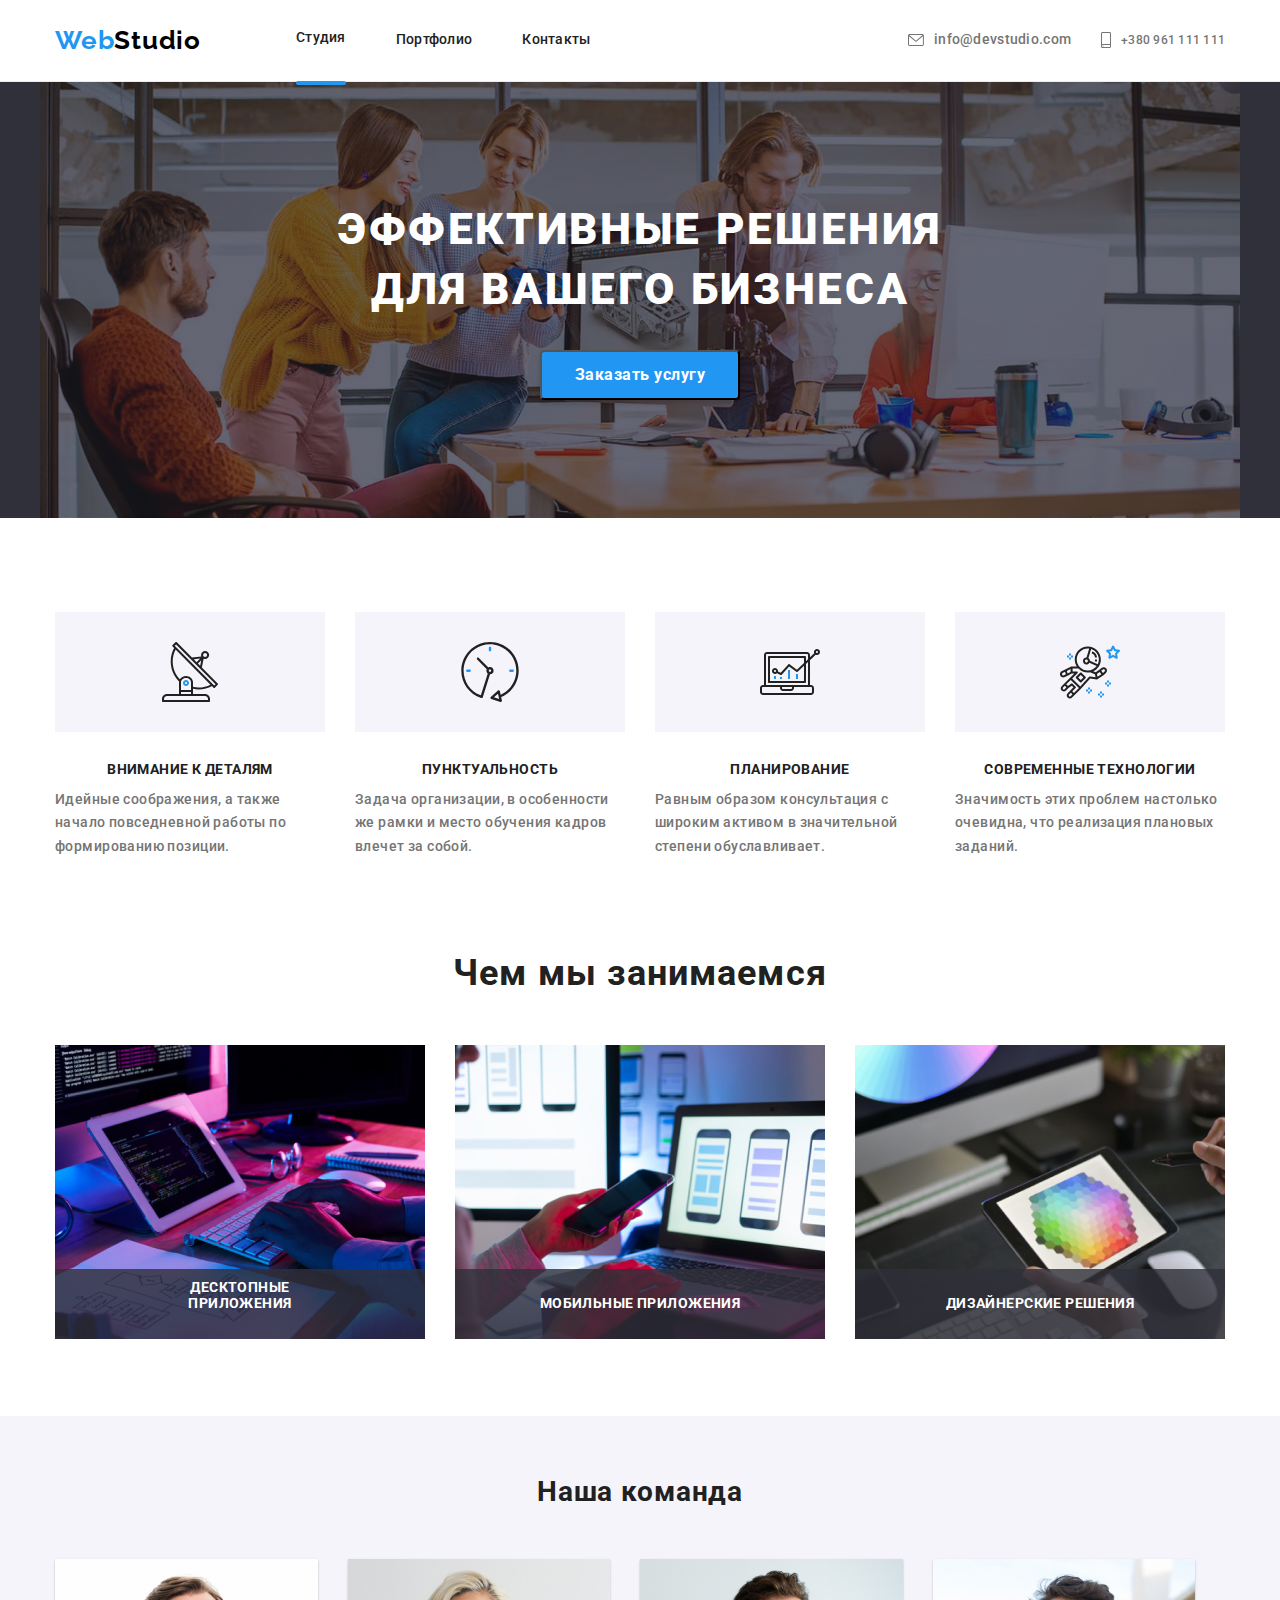
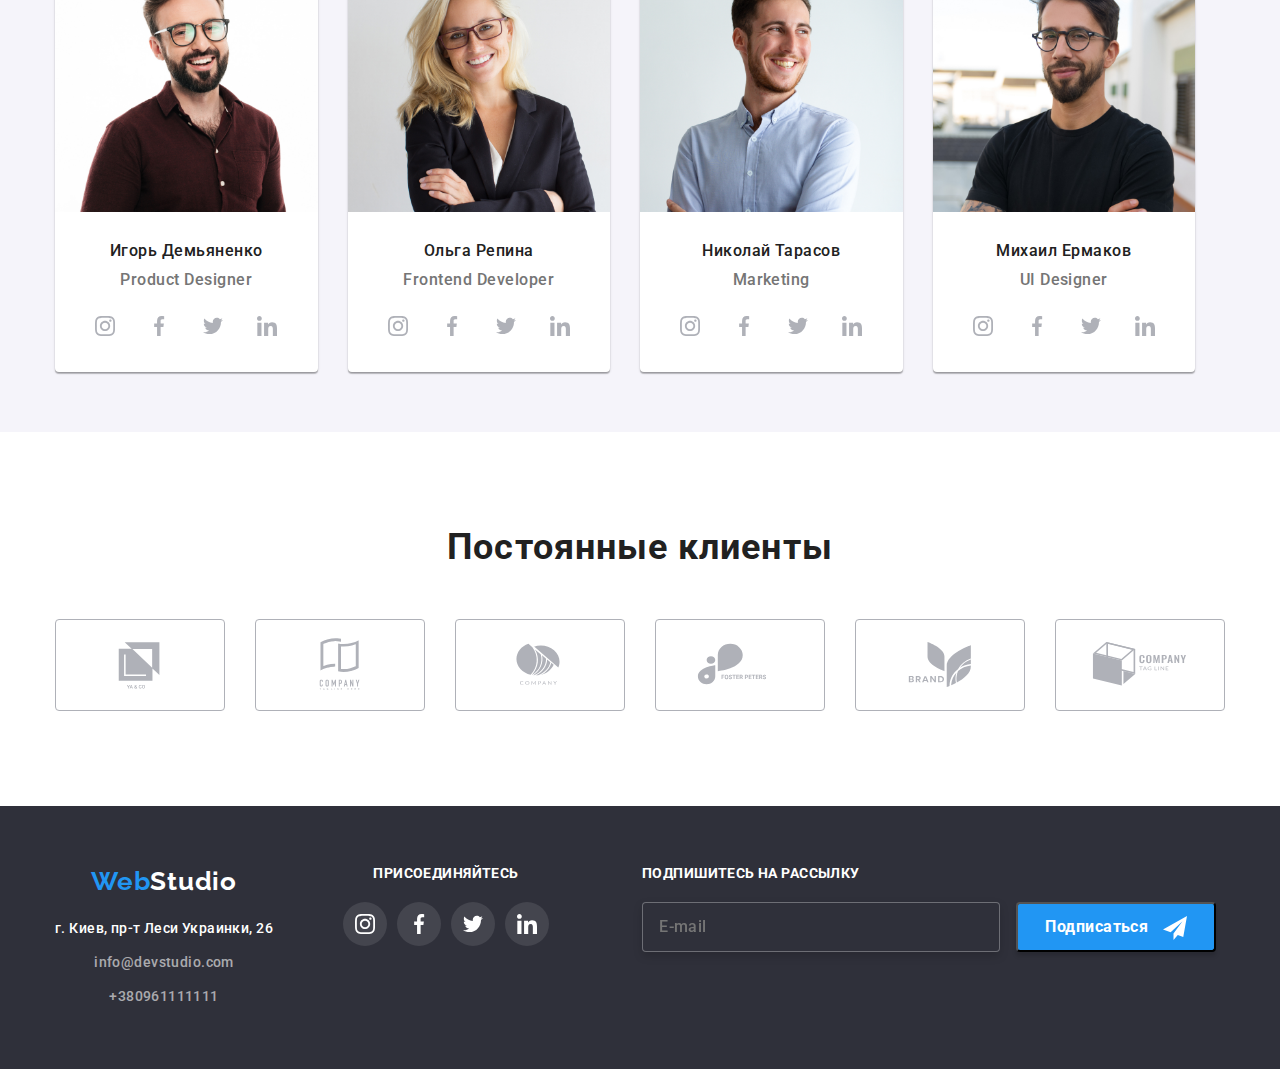
==== index.html @ a876e03a "кнопка" ====
<!DOCTYPE html>
<html lang="RU">
<head>
    <meta charset="UTF-8">
    <meta http-equiv="X-UA-Compatible" content="IE=edge">
    <meta name="viewport" content="width=device-width, initial-scale=1.0">
    <meta name="viewport" content="width=device-width, initial-scale=1.0">
    <title>Вебстудія</title>
    <link rel="preconnect" href="https://fonts.googleapis.com">
    <link rel="preconnect" href="https://fonts.gstatic.com" crossorigin>
    <link href="https://fonts.googleapis.com/css2?family=Roboto:wght@400;500;700;900&display=swap" rel="stylesheet">
    <link rel="preconnect" href="https://fonts.googleapis.com">
    <link rel="preconnect" href="https://fonts.gstatic.com" crossorigin>
    <link href="https://fonts.googleapis.com/css2?family=Raleway:wght@700&family=Roboto:wght@400;500;700;900&display=swap"
                  rel="stylesheet">
    <link rel="stylesheet" href="https://cdnjs.cloudflare.com/ajax/libs/modern-normalize/1.1.0/modern-normalize.min.css">
    <link rel="stylesheet" href="css/styles.css">
    <link rel="stylesheet" href="css/main.css">
</head>
<body>
    
    <!-- шапка -->
    <header class="header">
    <div class="header__div container">

        
         <a href="./index.html" class="header__logo link" >Web<span class="header__logo-right">Studio</span> </a>
    

        <nav class="nav">
        <button type="button" class="menu-button"
        aria-expanded="false"
        aria-controls="menu-container"
        data-menu-button>
            <svg width="40" height="40" 
            aria-label="переключательмобільного меню">


                <!-- <use class="icon-cross" href="./img/sprite.svg#icon-close_40px"></use> -->
               
               <use class="icon-menu" href="./img/sprite.svg#icon-menu_40px"></use>
            </svg>
        
        </button>
        <div class="menu-container container" id="menu-container" data-menu>
            
        <button type="button" class="menu-button-close" 
                        aria-expanded="false"
                        aria-controls="menu-container" 
                        data-menu>
                            <svg width="40" height="40" aria-label="переключательмобільного меню">
                        
                        
                                <use class="icon-cross" href="./img/sprite.svg#icon-close_40px"></use>
                        
                            
                            </svg>
                            </button>
                <ul class="header__list list">
                    <li class="header-item">
                        <a href="./index.html" class="header__link header-line-stud link">Студия</a>
                    </li>
                    <li class="header-item">
                        <a href="./portfolio.html" class="header__link  link">Портфолио</a>
                    </li>
                    <li class="header-item">
                        <a href="" class="header__link link">Контакты</a>
                    </li>
                </ul>

              
                
                
           
            <ul class="header-nav list">
                <li class="header-nav__item">
                    <a class="header-nav__maill link" href="info@devstudio.com">
                        <svg class="header-nav__maill-icon maill-icon" width="16" height="12">
                            <use href="./img/sprite.svg#icon-post"></use>
                        </svg>
                        info@devstudio.com </a>
                </li>
                <li class="header-nav__item">
                    <a class="header-nav__tell link" href="tel:+380961111111">
                        <svg class="header-nav__tell-icon tell-icon" width="10" height="16">
                            <use href="./img/sprite.svg#icon-smartphone"></use>
                        </svg>
                        +380 961 111 111</a>

                </li>

                
            </ul>
            <div class="social-tel-header">
                <ul class="header-social list">
                    <li class="header-social__item">
                        Instagram
                    </li>
                    <span class="header-social__line"></span>
                    <li class="header-social__item">
                        Twitter
                    </li>
                    <span class="header-social__line"></span>
                    <li class="header-social__item">
                        Facebook
                    </li>
                    <span class="header-social__line"></span>
                    <li class="header-social__item">
                        LinkedIn
                    </li>
                </ul>

            </div>

            </div>
            </nav>
            </header>
        </div>

 

 
<main>
    <!-- герой -->

<section class="section-hero ">
    <div class="hero overlay container">
       
            <h1 class="hero__text hero-text link">Эффективные решения <br> для вашего бизнеса</h1>
            <button  class="hero__button" type="button" data-modal-open>Заказать услугу</button> 
        
    </div>
</section> 

   <!-- опис -->
    <section class="about">
        <div class="container">
            <ul class="about__list list">
                <li class="about__item about-box">
                    <div class="about__icon-item icon-item">
                <svg class="about__icon" width="106" height="60">
                    <use href="./img/sprite.svg#icon-antenna"></use>
                </svg>
                </div>
                    <h3 class="about__title about-title link">Внимание к деталям</h3>
                    <p class="about__text link">Идейные соображения, а также начало повседневной работы по формированию позиции.</p>
                </li>
                <li class="about__item about-box">
                    <div class="about__icon-item icon-item">
                    <svg class="about__icon" width="106" height="60">
                        <use href="./img/sprite.svg#icon-clock"></use>
                    </svg>
                    </div>
                    <h3 class="about__title about-title link">Пунктуальность</h3> 
                    <p class="about__text link">Задача организации, в особенности же рамки и место обучения кадров влечет за собой.</p>
                </li>
                <li class="about__item about-box">
                    <div class="about__icon-item icon-item">
                    <svg class="about__icon" width="106" height="60">
                        <use href="./img/sprite.svg#icon-diagram"></use>
                    </svg>
                    </div>
                    <h3 class="about__title about-title link">Планирование</h3> 
                    <p class="about__text link">Равным образом консультация с широким активом в значительной степени обуславливает.</p>
                </li>
                <li class="about__item about-box">
                    <div class="about__icon-item icon-item">
                    <svg class="about__icon" width="106" height="60">
                        <use href="./img/sprite.svg#icon-astronaut"></use>
                    </svg>
                    </div>
                    <h3 class="about__title about-title link">Современные технологии</h3> 
                    <p class="about__text link">Значимость этих проблем настолько очевидна, что реализация плановых заданий.</p>
                </li>
            </ul>
        </div>
    </section>
    <!-- вид роботи фото-->
<section class="work">
    <div class=" container">
        <h2 class="work__title link">Чем мы занимаемся</h2>
        <ul class="work__list list">

            <li class="work__item">
                <img src="./img/box1.jpg" alt="кляцаєм по клаві">
                <div class="work__img-box">
                </div>
                <h3 class="work__title-img">Десктопные приложения</h3>

            </li>



            <li class="work__item">
                <img src="./img/box2.jpg" alt="тримаємо телефон">
                <div class="work__img-box">
                </div>
                <h3 class="work__title-img">Мобильные приложения</h3>
            </li>

            <li class="work__item">
                <img src="./img/box3.jpg" alt="вибираєм колір">
                <div class="work__img-box">
                </div>


                <h3 class="work__title-img">Дизайнерские решения</h3>
            </li>
        </ul>
    </div>
</section>

<!-- працівники -->
<section class="section__team">
    <div class="team container">

<h2 class="team__title" >Наша команда</h2>
    
<ul class="team__list list">
    <li class="team-item">
    <div class="team__box">
        <img src="./img/img1.jpg" alt="Ігор" width="270">
    <div class="team__text-p">
        <h3 class="team__text link">Игорь Демьяненко</h3>
        <p class="team__text-work link">Product Designer</p>

        
        <ul class="team-socials list">
            <li class="team-socials__socials-item">
                <a href="" class="team-socials__socials-link link">
                    <svg class="social-icon" width="20" height="20">
                        <use href="./img/sprite.svg#icon-instagram"></use>
                    </svg> 
                </a>

            </li>
            <li class="team-socials__socials-item">
                <a href="" class="team-socials__socials-link link">
                    <svg class="social-icon" width="20" height="20">
                        <use href="./img/sprite.svg#icon-facebook"></use>
                    </svg>
                </a>
            
            </li>
            <li class="team-socials__socials-item">
                <a href="" class="team-socials__socials-link link">
                    <svg class="social-icon" width="20" height="20">
                        <use href="./img/sprite.svg#icon-twitter"></use>
                    </svg>
                </a>
            
            </li>
            <li class="team-socials__socials-item">
                <a href="" class="team-socials__socials-link link">
                    <svg class="social-icon" width="20" height="20">
                        <use href="./img/sprite.svg#icon-linkedin"></use>
                    </svg>
                </a>
            
            </li>

        </ul>
    </div>
    </div>
    </li>

    <li class="team-item">
        <div class="team__box">
            <img src="./img/img2.jpg" alt="Ольга" width="270">
        <div class="team__text-p">
            <h3 class="team__text link">Ольга Репина</h3>
            <p class="team__text-work link">Frontend Developer</p>
            
            <ul class="team-socials list">
                <li class="team-socials__socials-item">
                    <a href="" class="team-socials__socials-link link">
                        <svg class="social-icon" width="20" height="20">
                            <use href="./img/sprite.svg#icon-instagram"></use>
                        </svg>
                    </a>
            
                </li>
                <li class="team-socials__socials-item">
                    <a href="" class="team-socials__socials-link link">
                        <svg class="social-icon" width="20" height="20">
                            <use href="./img/sprite.svg#icon-facebook"></use>
                        </svg>
                    </a>
            
                </li>
                <li class="team-socials__socials-item">
                    <a href="" class="team-socials__socials-link link">
                        <svg class="social-icon" width="20" height="20">
                            <use href="./img/sprite.svg#icon-twitter"></use>
                        </svg>
                    </a>
            
                </li>
                <li class="team-socials__socials-item">
                    <a href="" class="team-socials__socials-link link">
                        <svg class="social-icon" width="20" height="20">
                            <use href="./img/sprite.svg#icon-linkedin"></use>
                        </svg>
                    </a>
            
                </li>
            
            </ul>
        </div>
        </div>
    </li>

    <li class="team-item">
        <div class="team__box">
            <img src="./img/img3.jpg" alt="Микола" width="270">
        <div class="team__text-p">
            <h3 class="team__text link">Николай Тарасов</h3>
            <p class="team__text-work link">Marketing</p>

            <ul class="team-socials list">
                <li class="team-socials__socials-item">
                    <a href="" class="team-socials__socials-link link">
                        <svg class="social-icon" width="20" height="20">
                            <use href="./img/sprite.svg#icon-instagram"></use>
                        </svg>
                    </a>
            
                </li>
                <li class="team-socials__socials-item">
                    <a href="" class="team-socials__socials-link link">
                        <svg class="social-icon" width="20" height="20">
                            <use href="./img/sprite.svg#icon-facebook"></use>
                        </svg>
                    </a>
            
                </li>
                <li class="team-socials__socials-item">
                    <a href="" class="team-socials__socials-link link">
                        <svg class="social-icon" width="20" height="20">
                            <use href="./img/sprite.svg#icon-twitter"></use>
                        </svg>
                    </a>
            
                </li>
                <li class="team-socials__socials-item">
                    <a href="" class="team-socials__socials-link link">
                        <svg class="social-icon" width="20" height="20">
                            <use href="./img/sprite.svg#icon-linkedin"></use>
                        </svg>
                    </a>
            
                </li>
            
            </ul>
        </div>
        </div>
    </li>
    <li class="team-item">
    <div class="team__box">
        <img src="./img/img4.jpg" alt="Міша" width="270">
    <div class="team__text-p">
        <h3 class="team__text link">Михаил Ермаков</h3>
        <p class="team__text-work link">UI Designer</p>


        <ul class="team-socials list">
            <li class="team-socials__socials-item">
                <a href="" class="team-socials__socials-link link">
                    <svg class="social-icon" width="20" height="20">
                        <use href="./img/sprite.svg#icon-instagram"></use>
                    </svg>
                </a>
        
            </li>
            <li class="team-socials__socials-item">
                <a href="" class="team-socials__socials-link link">
                    <svg class="social-icon" width="20" height="20">
                        <use href="./img/sprite.svg#icon-facebook"></use>
                    </svg>
                </a>
        
            </li>
            <li class="team-socials__socials-item">
                <a href="" class="team-socials__socials-link link">
                    <svg class="social-icon" width="20" height="20">
                        <use href="./img/sprite.svg#icon-twitter"></use>
                    </svg>
                </a>
        
            </li>
            <li class="team-socials__socials-item">
                <a href="" class="team-socials__socials-link link">
                    <svg class="social-icon" width="20" height="20">
                        <use href="./img/sprite.svg#icon-linkedin"></use>
                    </svg>
                </a>
        
            </li>
        
        </ul>
    </div>
    </div>  
    </li>
    </ul>
    </div>

</section>

   <!-- Клієнти -->
    <section class="section-client">
       <div class="client container">
           <h2 class="client__title">Постоянные клиенты</h2>
           <ul class="client__list list">
               
                <li class="client__item client-item">
                    <a href="" class="client__link link">
                        <svg class="client-icon" width="106" height="60">
                            <use href="./img/sprite.svg#icon-Logo"></use>
                        </svg>
                    </a>
                    
                </li>
                
                
                <li class="client__item client-item">
                    <a href="" class="client__link link">
                        <svg class="client-icon" width="106" height="60">
                            <use href="./img/sprite.svg#icon-Logo-1"></use>
                        </svg>
                    </a>
                
                </li>
                
               
                <li class="client__item client-item">
                    <a href="" class="client__link link">
                        <svg class="client-icon" width="106" height="60">
                            <use href="./img/sprite.svg#icon-Logo-2"></use>
                        </svg>
                    </a>
                
                </li>
              
                
                <li class="client__item client-item">
                    <a href="" class="client__link link">
                        <svg class="client-icon" width="106" height="60">
                            <use href="./img/sprite.svg#icon-Logo-3"></use>
                        </svg>
                    </a>
                
                </li>
               
                <li class="client__item client-item">
                    <a href="" class="client__link link">
                        <svg class="client-icon" width="106" height="60">
                            <use href="./img/sprite.svg#icon-Logo-4"></use>
                        </svg>
                    </a>
                
                </li>
               
               
                <li class="client__item client-item">
                    <a href="" class="client__link link">
                        <svg class="client-icon" width="106" height="60">
                            <use href="./img/sprite.svg#icon-Logo-5"></use>
                        </svg>
                    </a>
                
                </li>
               
           </ul>
       </div>

   </section>
 

</main> 
<!-- футер -->

<footer class="footer">
   

    
    <div class=" footer__div container">
        <div class="footer-left-medium">
        <div class="footer-left">
    <a href="./index.html" class="header__logo link">Web<span class="footer__logo-two">Studio</span> </a>
    <div class="footer-nav">
    
        <ul class="footer-list list">
            <li class="footer-item">
                <a class="footer__address link" href="">г. Киев, пр-т Леси Украинки, 26</a>
                </li>
            <li class="footer-item">
                <a class="footer__mail-tel link" href="info@devstudio.com">info@devstudio.com</a>
            </li>
            <li class="footer-item">
                <a class="footer__mail-tel link" href="tel:+380961111111">+380961111111</a>
            </li>
        </ul>
        </div>
    </div>
<!-- футер середнфй -->
    <div class="footer-medium">
    <h2 class="footer-medium__title">
        присоединяйтесь
    </h2>
    <ul class="footer__list-box list">
        <li class="foter__icon-item">
            <a href="" class="footer-link link">
                <svg class="footer-icon" width="20" height="20">
                    <use href="./img/sprite.svg#icon-instagram"></use>
                </svg>
            </a>

        </li>
        <li class="foter__icon-item">
            <a href="" class="footer-link link">
                <svg class="footer-icon" width="20" height="20">
                    <use href="./img/sprite.svg#icon-facebook"></use>
                </svg>
            </a>
        
        </li>
        <li class="foter__icon-item">
            <a href="" class="footer-link link">
                <svg class="footer-icon" width="20" height="20">
                    <use href="./img/sprite.svg#icon-twitter"></use>
                </svg>
            </a>
        
        </li>
        <li class="foter__icon-item">
            <a href="" class="footer-link link">
                <svg class="footer-icon" width="20" height="20">
                    <use href="./img/sprite.svg#icon-linkedin"></use>
                </svg>
            </a>
        
        </li>
        
    </ul>
    </div>
</div>
    <!-- футер правий -->


    <div class="footer-right">
        <b class="footer-right__title">Подпишитесь на рассылку</b>
        <form action="#" class="footer-form">
<input type="email" name="email" placeholder="E-mail" class="footer-right__input" >
<button type="submit" class="footer-right__btn">Подписаться
    <svg class="footer-right__btn-icon" width="24" height="24">
        <use href="./img/sprite.svg#icon-telegr"></use>
    </svg>
</button>
        </form>
    </div>
</div>
</footer>
<!-- модал -->
<!-- Modal -->
<div class="backdrop is-hidden" data-modal>
    <div class="modal-hero container">
        <button type="button" class="btn" data-modal-close>
            <svg class="vector-icon" width="11" height="11">
                <use href="./img/sprite.svg#icon-vector"></use>
            </svg>
        </button>

<form action="#" class="form">
    <b class="form-title">Оставьте свои данные, мы вам перезвоним</b>
        <ul class="form-list list">
            <li class="modal-form-field">
                <label for="input-name" class="form-label">Имя</label>
                    <span class="span-input">
                        <input type="text" id="input-name" name="name" class="form-input" placeholder=" ">
                        <svg class="input-icon" width="12" height="12">
                            <use href="./img/sprite.svg#icon-uzer"></use>
                        </svg>
                    </span>
            </li>
            <li class="modal-form-field">
                        <label for="input-tel" class="form-label">Телефон</label>
                        <span class="span-input">
                            <input type="tel" id="input-tel" name="tel" class="form-input">
                                <svg class="input-icon" width="13" height="13">
                                    <use href="./img/sprite.svg#icon-phone"></use>
                                </svg>
                            </span>
            </li>
            <li class="modal-form-field">
                        <label for="input-email" class="form-label">Почта</label>
                        <span class="span-input">
                            <input type="email" id="input-email" name="email" class="form-input">
                                <svg class="input-icon" width="15" height="12">
                                    <use href="./img/sprite.svg#icon-mail"></use>
                                </svg>
                            </span>
            </li>
            <li class="modal-form-field">
                        <label for="comment" class="form-label">Комментарий</label>
                        <textarea name="comment" id="comment" placeholder="Введите текст" class="form-comment"></textarea>
            </li>
        </ul>
        <div class="modal-form-field-check">
            <input type="checkbox" id="check" name="policy" class="visually-hidden checkbox">   
            <label for="check" class="checkbox-label">
                <span class="icon-check">
                    <svg class="" width="11" height="8">
                        <use href="./img/sprite.svg#icon-check"></use>
                    </svg>
                </span>
            <span class="checkbox-text"> Соглашаюсь с рассылкой и принимаю 
            <a href="" class="checkbox-link link">Условия договора</a></span>
        
            </label>
            </div>
<button type="submit" class="form-btn">Отправить</button>

</form>

    </div>

</div>

<script src="./js/modal.js"></script>
<script src="./js/menu.js"></script>
</body>
</html>
---- css/styles.css ----
:root {
  --main-text-color: #757575;
  --secondary-text-color: #212121;
  --main-title-color: #ffffff;
  --accent-color: tomato;
}

/* HEDER!!!!!!!!!!!!! */

/* герой!!!!!!!! */

/* опис!!!!!!!!! */

/* РОБОТА фото!!!!!!! */

/* ПРАЦІВНИКИ!!!!!! */

/* клієнти!!!! */

/* ФУтер!!!!!!!! */

/* -------------ПОРТФОЛІО------------ */

/* MODAL!!!!!! */

/* ФОРМА!!!! */
---- css/main.css ----
@charset "UTF-8";
:root {
  --main-text-color: #757575;
  --secondary-text-color: #212121;
  --main-title-color: #ffffff;
  --accent-color: #2196f3;
}

body {
  font-family: "Roboto", sans-serif;
  background: var(--main-title-color);
}

h1,
h2,
h3,
h4,
h5,
h6,
p {
  margin: 0;
}

img {
  display: block;
  max-width: 100%;
  height: auto;
}

.list {
  list-style: none;
  padding: 0;
  margin: 0;
}

.link {
  text-decoration: none;
}

.container {
  margin-left: auto;
  margin-right: auto;
  width: 100%;
  padding-left: 15px;
  padding-right: 15px;
}

@media screen and (min-width: 480px) {
  .container {
    max-width: 480px;
  }
}

@media screen and (min-width: 768px) {
  .container {
    max-width: 768px;
  }
}

@media screen and (min-width: 1200px) {
  .container {
    max-width: 1200px;
  }
}

.visually-hidden {
  position: absolute;
  width: 1px;
  height: 1px;
  margin: -1px;
  padding: 0;
  overflow: hidden;
  border: 0;
  clip: rect(0 0 0 0);
}

.header {
  position: relative;
  border-bottom: 1px solid #ececec;
  position: relative;
  padding-top: 10px;
  padding-bottom: 10px;
}

@media screen and (min-width: 768px) {
  .header {
    padding-top: 24px;
    padding-bottom: 24px;
  }
}

@media screen and (min-width: 1200px) {
  .header {
    padding-top: 25px;
    padding-bottom: 25px;
  }
}

.header__div {
  position: relative;
  display: flex;
  align-items: center;
}

.header__logo {
  font-family: Raleway;
  font-style: normal;
  font-weight: 700;
  font-size: 24px;
  line-height: 1.16;
  letter-spacing: 0.03em;
  color: #2196f3;
}

@media screen and (min-width: 1200px) {
  .header__logo {
    font-size: 26px;
    line-height: 1.19;
  }
}

.header__logo-right {
  color: #000;
}

.nav {
  margin-right: 0;
  margin-left: auto;
}

@media screen and (min-width: 1200px) {
  .nav {
    display: contents;
  }
}

/* силки!!!!!!!!!!!!!! */
/* телефон емеіл */
.menu-button {
  display: inline-flex;
  margin-left: auto;
  margin-right: 0;
  padding: 0;
  width: 40px;
  height: 40px;
  border: none;
  top: 0;
  right: 0;
  background-color: transparent;
}

@media screen and (min-width: 768px) {
  .menu-button {
    display: none;
  }
}

.menu-container {
  background-color: #ffffff;
  padding-top: 48px;
  padding-left: 40px;
  padding-bottom: 48px;
}

@media screen and (min-width: 768px) {
  .menu-container {
    display: flex;
    padding: 0;
  }
}

@media screen and (max-width: 767px) {
  .menu-container {
    display: none;
    position: absolute;
    top: 0;
    left: 0;
    width: 100%;
  }
  .menu-container.is-open {
    display: block;
  }
}

.menu-button-close {
  margin-top: 10px;
  margin-right: 15px;
  position: absolute;
  width: 40px;
  height: 40px;
  top: 0;
  right: 0;
  border: none;
  display: inline-flex;
  padding: 0;
  width: 40px;
  height: 40px;
  border: none;
  top: 0;
  right: 0;
  background-color: transparent;
}

@media screen and (min-width: 768px) {
  .menu-button-close {
    display: none;
  }
}

.menu-button .icon-cross {
  display: none;
}

.menu-button.is-open .icon-cross {
  display: block;
}

.menu-button.is-open .icon-menu {
  display: none;
}

@media screen and (min-width: 768px) {
  .header__list {
    display: flex;
    margin: 0 68px;
    align-items: center;
  }
}

@media screen and (min-width: 1200px) {
  .header__list {
    margin-left: 95px;
    margin-right: auto;
  }
}

.header__link {
  display: block;
  font-style: normal;
  font-weight: 500;
  font-size: 40px;
  line-height: 1.17;
  letter-spacing: 0.02em;
  font-style: normal;
  color: #212121;
  transition-property: color;
  transition-duration: 250ms;
  transition-timing-function: cubic-bezier(0.4, 0, 0.2, 1);
}

@media screen and (min-width: 768px) {
  .header__link {
    font-weight: 500;
    font-size: 14px;
    line-height: 1.14;
    letter-spacing: 0.02em;
  }
}

@media screen and (min-width: 768px) {
  .header__link {
    font-weight: 500;
    font-size: 14px;
    line-height: 1.14;
    letter-spacing: 0.02em;
  }
}

.header__link:hover, .header__link:focus {
  color: var(--accent-color);
}

@media screen and (max-width: 767px) {
  .header-item:not(:last-child) {
    margin-bottom: 32px;
  }
}

@media screen and (min-width: 768px) {
  .header-item:not(:last-child) {
    margin-right: 50px;
  }
}

@media screen and (min-width: 768px) {
  .header-line-stud::after {
    display: block;
    content: "";
    margin-top: 35px;
    margin-bottom: -35px;
    width: 100%;
    height: 4px;
    border-radius: 2px;
    background-color: var(--accent-color);
  }
}

@media screen and (min-width: 768px) {
  .header-line-port::after {
    display: block;
    content: "";
    margin-top: 35px;
    margin-bottom: -35px;
    width: 100%;
    height: 4px;
    border-radius: 2px;
    background-color: var(--accent-color);
  }
}

.header-nav {
  display: flex;
  flex-direction: column;
  flex-flow: column-reverse;
  margin-top: 302px;
}

@media screen and (min-width: 768px) {
  .header-nav {
    margin: 0;
    flex-direction: column;
  }
}

@media screen and (min-width: 1200px) {
  .header-nav {
    margin-left: auto;
    flex-direction: unset;
    align-items: center;
  }
}

@media screen and (min-width: 784px) {
  .header-nav .header-nav__item + .header-nav__item {
    margin-top: 10px;
  }
}

@media screen and (min-width: 1200px) {
  .header-nav .header-nav__item + .header-nav__item {
    margin-left: 30px;
    margin-top: 0;
  }
}

@media screen and (max-width: 767px) {
  .header-nav__item:not(:last-child) {
    margin-top: 32px;
  }
}

.header-nav__maill {
  font-style: normal;
  font-weight: 500;
  font-size: 24px;
  line-height: 1.16;
  letter-spacing: 0.02em;
  display: flex;
  align-items: center;
  color: #757575;
  align-items: center;
  transition-property: color;
  transition-duration: 250ms;
  transition-timing-function: cubic-bezier(0.4, 0, 0.2, 1);
}

@media screen and (min-width: 768px) {
  .header-nav__maill {
    font-weight: 500;
    font-size: 12px;
    line-height: 1.16;
    letter-spacing: 0.02em;
    display: flex;
    align-items: center;
  }
}

@media screen and (min-width: 1200px) {
  .header-nav__maill {
    font-weight: 500;
    font-size: 14px;
    line-height: 1.14;
    letter-spacing: 0.02em;
  }
}

.header-nav__maill:hover, .header-nav__maill:focus {
  color: var(--accent-color);
}

.maill-icon {
  margin-right: 8px;
}

@media screen and (max-width: 767px) {
  .maill-icon {
    display: none;
  }
}

@media screen and (min-width: 1200px) {
  .maill-icon {
    margin-right: 10px;
  }
}

.header-nav__maill-icon {
  fill: var(--main-text-color);
  fill: currentColor;
}

.header-nav__tell {
  font-style: normal;
  font-weight: 500;
  font-size: 25px;
  line-height: 1.17;
  letter-spacing: 0.02em;
  color: #2196f3;
  transition-property: color;
  transition-duration: 250ms;
  transition-timing-function: cubic-bezier(0.4, 0, 0.2, 1);
}

@media screen and (min-width: 480px) {
  .header-nav__tell {
    font-weight: 500;
    font-size: 34px;
    line-height: 1.17;
    letter-spacing: 0.02em;
    display: flex;
    align-items: center;
  }
}

@media screen and (min-width: 768px) {
  .header-nav__tell {
    font-weight: 500;
    font-size: 12px;
    line-height: 1.16;
    letter-spacing: 0.02em;
    color: #757575;
  }
}

.header-nav__tell:hover, .header-nav__tell:focus {
  color: var(--accent-color);
}

.tell-icon {
  margin-right: 8px;
}

@media screen and (max-width: 767px) {
  .tell-icon {
    display: none;
  }
}

@media screen and (min-width: 1200px) {
  .tell-icon {
    margin-right: 10px;
  }
}

.header-nav__tell-icon {
  fill: var(--main-text-color);
  fill: currentColor;
}

@media screen and (min-width: 768px) {
  .social-tel-header {
    display: none;
  }
}

.header-social {
  display: flex;
  flex-wrap: wrap;
  text-align: center;
  align-items: center;
  margin-top: 32px;
}

.header-social__item {
  font-weight: 500;
  font-size: 18px;
  line-height: 1.22;
  letter-spacing: 0.02em;
  color: #2196f3;
}

@media screen and (max-width: 479px) {
  .header-social__item {
    margin-bottom: 10px;
    margin-right: 20px;
  }
}

@media screen and (min-width: 480px) {
  .header-social__line {
    margin: 0 10px;
    height: 22px;
    width: 1px;
    background-color: rgba(33, 33, 33, 0.2);
  }
}

.overlay {
  min-height: 400px;
  padding-top: 118px;
  padding-bottom: 118px;
  background-image: linear-gradient(rgba(47, 48, 58, 0.4), rgba(47, 48, 58, 0.4)), url(../img/hero-img.jpg);
  background-size: cover;
  background-repeat: no-repeat;
  background-position: center;
}

.section-hero {
  background-color: #2f303a;
}

.hero {
  text-align: center;
  margin-left: auto;
  margin-right: auto;
}

.hero__text {
  font-style: normal;
  font-weight: 900;
  font-size: 20px;
  line-height: 1.7;
  letter-spacing: 0.06em;
  text-transform: uppercase;
  color: var(--main-title-color);
}

@media screen and (min-width: 480px) {
  .hero__text {
    font-size: 26px;
    line-height: 1.61;
  }
}

@media screen and (min-width: 1200px) {
  .hero__text {
    font-size: 44px;
    line-height: 1.36;
  }
}

.hero-text {
  margin-top: 0px;
  margin-bottom: 30px;
}

.hero__button {
  font-style: normal;
  width: 200px;
  height: 50px;
  font-style: normal;
  font-weight: 700;
  font-size: 16px;
  line-height: 1.87;
  letter-spacing: 0.03em;
  color: var(--main-title-color);
  background-color: var(--accent-color);
  box-shadow: 0px 4px 4px rgba(0, 0, 0, 0.15);
  border-radius: 4px;
}

.about {
  padding-top: 60px;
  padding-bottom: 60px;
}

@media screen and (min-width: 1200px) {
  .about {
    padding-top: 94px;
    padding-bottom: 94px;
  }
}

.about__list {
  margin: 0;
}

@media screen and (min-width: 768px) {
  .about__list {
    display: flex;
    padding: 0;
    margin: 0;
  }
}

@media screen and (max-width: 1199px) {
  .about__list {
    flex-wrap: wrap;
    margin-left: -30px;
    margin-top: -30px;
  }
}

@media screen and (max-width: 767px) {
  .about__item:not(:last-child) {
    margin-bottom: 30px;
  }
}

@media screen and (min-width: 768px) {
  .about__item {
    flex-basis: calc(100% / 2 - 30px);
  }
}

@media screen and (max-width: 1199px) {
  .about__item {
    margin-left: 30px;
    margin-top: 30px;
  }
}

@media screen and (min-width: 1200px) {
  .about__item {
    flex-basis: calc(100% / 4);
  }
}

@media screen and (min-width: 1200px) {
  .about__item:not(:last-child) {
    margin-right: 30px;
  }
}

.about__icon-item {
  align-items: center;
  justify-content: center;
  display: flex;
  background-color: #f5f4fa;
  width: 100%;
  height: 120px;
  background-position: center;
}

.icon-item {
  margin-bottom: 30px;
}

.about__title {
  font-style: normal;
  font-weight: 700;
  font-size: 14px;
  line-height: 1.14;
  letter-spacing: 0.03em;
  text-transform: uppercase;
  text-align: center;
  color: var(--secondary-text-color);
}

.about-title {
  margin: 0 0 10px 0;
}

.about__text {
  font-style: normal;
  font-weight: 500;
  font-size: 14px;
  line-height: 1.71;
  letter-spacing: 0.03em;
  color: var(--main-text-color);
}

.work {
  padding-bottom: 77px;
}

@media screen and (max-width: 1199px) {
  .work {
    display: none;
  }
}

.work__title {
  margin-bottom: 50px;
  margin-top: 0px;
  font-style: normal;
  font-weight: 700;
  font-size: 36px;
  line-height: 1.16;
  text-align: center;
  letter-spacing: 0.03em;
  color: var(--secondary-text-color);
}

.work__list {
  display: flex;
}

.work__item {
  position: relative;
}

.work__item:not(:last-child) {
  margin-right: 30px;
}

.work__img-box {
  position: absolute;
  bottom: 0;
  left: 0;
  width: 370px;
  height: 70px;
  background: rgba(47, 48, 58, 0.8);
  /* opacity: 0.3; */
}

.work__title-img {
  position: absolute;
  font-style: normal;
  width: 205px;
  bottom: 27px;
  left: 50%;
  transform: translate(-50%);
  font-weight: bold;
  font-size: 14px;
  line-height: 1.14;
  text-align: center;
  letter-spacing: 0.03em;
  text-transform: uppercase;
  color: var(--main-title-color);
}

.section__team {
  padding-top: 60px;
  padding-bottom: 60px;
  background-color: #f5f4fa;
}

.team__title {
  text-align: center;
  margin-bottom: 60px;
  font-style: normal;
  font-weight: 700;
  font-size: 28px;
  line-height: 1.17;
  letter-spacing: 0.03em;
  text-align: center;
  color: var(--secondary-text-color);
}

@media screen and (min-width: 768px) {
  .team__title {
    margin-bottom: 30px;
  }
}

@media screen and (min-width: 1200px) {
  .team__title {
    margin-bottom: 50px;
  }
}

@media screen and (max-width: 767px) {
  .team__list:not(:last-child) {
    margin-bottom: 30px;
  }
}

@media screen and (min-width: 768px) {
  .team__list {
    display: flex;
  }
}

@media screen and (max-width: 1199px) {
  .team__list {
    flex-wrap: wrap;
    margin-left: -30px;
    margin-top: -30px;
  }
}

@media screen and (min-width: 768px) {
  .team-item {
    flex-basis: calc(100% / 2 - 30px);
  }
}

@media screen and (max-width: 1199px) {
  .team-item {
    margin-left: 30px;
    margin-top: 30px;
  }
}

@media screen and (min-width: 1200px) {
  .team-item {
    flex-basis: calc(100% / 4 - 30px);
    margin-top: 0;
  }
  .team-item:not(:last-child) {
    margin-right: 30px;
  }
}

.team__box {
  background-color: #ffffff;
  box-shadow: 0px 1px 3px rgba(0, 0, 0, 0.12), 0px 1px 1px rgba(0, 0, 0, 0.14), 0px 2px 1px rgba(0, 0, 0, 0.2);
  border-radius: 0px 0px 4px 4px;
}

.team__text-p {
  padding: 30px 0 24px 0;
}

.team__text {
  text-align: center;
  margin-bottom: 10px;
  font-style: normal;
  font-weight: 500;
  font-size: 16px;
  line-height: 1.18;
  letter-spacing: 0.03em;
  color: var(--secondary-text-color);
}

.team__text-work {
  text-align: center;
  font-style: normal;
  font-weight: 500;
  font-size: 16px;
  line-height: 1.18;
  letter-spacing: 0.03em;
  color: var(--main-text-color);
  margin-bottom: 15px;
}

.team-socials {
  display: flex;
  justify-content: center;
}

.team-socials__socials-item {
  width: 44px;
  height: 44px;
}

.team-socials__socials-item:not(:last-child) {
  margin-right: 10px;
}

.team-socials__socials-link {
  width: 100%;
  height: 100%;
  display: flex;
  align-items: center;
  justify-content: center;
  border-radius: 50%;
  background-color: #ffffff;
  fill: #afb1b8;
  transition-property: background-color;
  transition-duration: 500ms;
  transition-timing-function: cubic-bezier(0.4, 0, 0.2, 1);
}

.team-socials__socials-link:hover, .team-socials__socials-link:focus,
.team-socials__socials-link:hover .socials-icon,
.team-socials__socials-link:focus .socials-icon {
  fill: #ffffff;
  background-color: var(--accent-color);
  cursor: pointer;
}

.section-client {
  padding-top: 60px;
  padding-bottom: 60px;
}

@media screen and (min-width: 1200px) {
  .section-client {
    padding-top: 95px;
    padding-bottom: 95px;
  }
}

.client__title {
  font-style: normal;
  font-weight: 700;
  font-size: 28px;
  line-height: 1.17;
  letter-spacing: 0.03em;
  text-align: center;
  color: var(--secondary-text-color);
  margin-bottom: 30px;
}

@media screen and (min-width: 1200px) {
  .client__title {
    font-size: 36px;
    line-height: 1.16;
    margin-bottom: 50px;
  }
}

.client__list {
  display: flex;
  justify-content: center;
}

@media screen and (max-width: 1199px) {
  .client__list {
    flex-wrap: wrap;
    margin-left: -30px;
    margin-top: -30px;
  }
}

.client__item {
  width: 170px;
  height: 92px;
  border: 1px solid #afb1b8;
  box-sizing: border-box;
  border-radius: 4px;
}

.client__item:hover, .client__item:focus {
  border-color: var(--accent-color);
}

@media screen and (max-width: 1199px) {
  .client__item {
    flex-basis: calc(100% / 3 - 30px);
    margin-left: 30px;
    margin-top: 30px;
  }
}

@media screen and (max-width: 767px) {
  .client__item {
    flex-basis: calc(100% / 2 - 30px);
    margin-left: 30px;
    margin-top: 30px;
  }
}

@media screen and (min-width: 1200px) {
  .client__item:not(:last-child) {
    margin-right: 30px;
  }
}

.client__link {
  width: 100%;
  height: 100%;
  display: flex;
  align-items: center;
  justify-content: center;
  fill: #afb1b8;
}

.client__link:hover .client-icon,
.client__link:focus .client-icon {
  fill: var(--accent-color);
}

.client-icon {
  transition-property: fill;
  transition-duration: 250ms;
  transition-timing-function: cubic-bezier(0.4, 0, 0.2, 1);
}

.footer {
  background: #2f303a;
  padding-top: 60px;
  padding-bottom: 60px;
  align-items: center;
  display: block;
}

@media screen and (min-width: 768px) {
  .footer {
    padding-top: 65px;
  }
}

@media screen and (min-width: 1200px) {
  .footer {
    padding-top: 60px;
    align-items: center;
  }
}

.footer__div {
  text-align: center;
}

@media screen and (min-width: 1200px) {
  .footer__div {
    display: flex;
  }
}

@media screen and (min-width: 768px) {
  .footer-left {
    margin-left: 91px;
  }
}

@media screen and (min-width: 1200px) {
  .footer-left {
    align-items: center;
    margin-left: auto;
    margin-right: auto;
  }
}

.footer__logo-two {
  color: var(--main-title-color);
}

@media screen and (max-width: 767px) {
  .footer-nav {
    margin: 20px 0 60px 0;
  }
}

@media screen and (min-width: 768px) {
  .footer-nav {
    margin: 20px 0 0 0;
  }
}

.footer-item:not(:last-child) {
  margin-bottom: 8px;
}

@media screen and (min-width: 1200px) {
  .footer-item:not(:last-child) {
    margin-bottom: 10px;
  }
}

.footer__address {
  font-style: normal;
  font-weight: 500;
  font-size: 14px;
  line-height: 1.71;
  letter-spacing: 0.03em;
  color: var(--main-title-color);
}

.footer__mail-tel {
  font-style: normal;
  font-weight: 500;
  font-size: 14px;
  line-height: 1.71;
  letter-spacing: 0.03em;
  color: rgba(255, 255, 255, 0.6);
}

@media screen and (min-width: 768px) {
  .footer-medium {
    margin-left: 165px;
  }
}

@media screen and (min-width: 1200px) {
  .footer-medium {
    margin-left: 70px;
  }
}

.footer-medium__title {
  font-style: normal;
  font-weight: 700;
  font-size: 14px;
  line-height: 1.14;
  letter-spacing: 0.03em;
  text-transform: uppercase;
  color: var(--main-title-color);
  margin-bottom: 20px;
}

.footer__list-box {
  display: flex;
  display: inline-flex;
  margin-bottom: 60px;
}

@media screen and (min-width: 1200px) {
  .footer__list-box {
    margin-bottom: 0;
  }
}

.foter__icon-item {
  width: 44px;
  height: 44px;
}

.foter__icon-item:not(:last-child) {
  margin-right: 10px;
}

.footer-link {
  width: 100%;
  height: 100%;
  display: flex;
  align-items: center;
  justify-content: center;
  border-radius: 50%;
  background: rgba(255, 255, 255, 0.1);
  fill: #ffffff;
  transition-property: background-color;
  transition-duration: 250ms;
  transition-timing-function: cubic-bezier(0.4, 0, 0.2, 1);
}

.footer-link:hover, .footer-link:focus {
  background-color: var(--accent-color);
}

@media screen and (min-width: 768px) {
  .footer-left-medium {
    display: flex;
    margin-bottom: 60px;
  }
}

@media screen and (min-width: 1200px) {
  .footer-left-medium {
    margin-bottom: 0;
  }
}

@media screen and (min-width: 768px) {
  .footer-right {
    flex-direction: column;
  }
}

@media screen and (min-width: 1200px) {
  .footer-right {
    padding-left: 93px;
    text-align: start;
    flex: none;
  }
}

.footer-right__title {
  display: block;
  font-style: normal;
  font-weight: 700;
  font-size: 14px;
  line-height: 1.14;
  letter-spacing: 0.03em;
  text-transform: uppercase;
  color: var(--main-title-color);
}

@media screen and (max-width: 1199px) {
  .footer-right__title {
    margin-bottom: 20px;
  }
}

@media screen and (max-width: 1199px) {
  .footer-form {
    display: flex;
    flex-direction: column;
    align-items: center;
  }
}

@media screen and (min-width: 1200px) {
  .footer-form {
    margin-left: 0px;
  }
}

.footer-right__input {
  width: 100%;
  height: 50px;
  padding-left: 16px;
  border: 1px solid rgba(255, 255, 255, 0.3);
  box-sizing: border-box;
  filter: drop-shadow(0px 4px 4px rgba(0, 0, 0, 0.15));
  border-radius: 4px;
  background-color: #2f303a;
}

@media screen and (min-width: 768px) {
  .footer-right__input {
    width: 450px;
  }
}

@media screen and (min-width: 1200px) {
  .footer-right__input {
    width: 358px;
  }
}

.footer-right__input::placeholder {
  font-style: normal;
  font-weight: 500;
  font-size: 16px;
  line-height: 1.25;
  letter-spacing: 0.03em;
  display: flex;
  align-items: center;
}

.footer-right__input:focus::placeholder {
  color: #ffffff;
}

.footer-right__input:focus {
  color: #ffffff;
}

.footer-right__input:invalid {
  color: #ffffff;
}

.footer-right__btn {
  margin-top: 20px;
  width: 200px;
  height: 50px;
  font-family: Roboto;
  font-style: normal;
  font-weight: 700;
  font-size: 16px;
  line-height: 1.87;
  letter-spacing: 0.03em;
  display: inline-block;
  align-items: center;
  text-align: center;
  color: #ffffff;
  background: #2196f3;
  box-shadow: 0px 4px 4px rgba(0, 0, 0, 0.15);
  border-radius: 4px;
}

@media screen and (min-width: 1200px) {
  .footer-right__btn {
    margin-left: 12px;
  }
}

.footer-right__btn-icon {
  margin-left: 10px;
  background-position: center;
  background: repeat;
  vertical-align: middle;
}

.hide {
  display: none;
}

.section-portfolio {
  padding-top: 95px;
  padding-bottom: 105px;
}

.button-portfolio {
  display: flex;
  margin-bottom: 40px;
  margin-top: -15px;
}

@media screen and (max-width: 767px) {
  .button-portfolio {
    flex-wrap: wrap;
  }
}

@media screen and (min-width: 768px) {
  .button-portfolio {
    justify-content: center;
    flex-basis: calc(100% / 4 - 8px);
  }
}

@media screen and (min-width: 1200px) {
  .button-portfolio {
    justify-content: center;
    flex-basis: calc(100% / 4 - 8px);
    margin-bottom: 50px;
  }
}

.button-item:not(:last-child) {
  margin-right: 8px;
}

@media screen and (max-width: 767px) {
  .button-item {
    margin-top: 15px;
  }
}

.button-portfolio-list {
  font-family: Roboto;
  font-style: normal;
  font-weight: 500;
  font-size: 16px;
  line-height: 1.62;
  letter-spacing: 0.03em;
  letter-spacing: 0.03em;
  text-align: center;
  color: var(--secondary-text-color);
  border: 1px solid #f5f4fa;
  border-radius: 4px;
  padding-left: 22px;
  padding-right: 22px;
  padding-top: 6px;
  padding-bottom: 6px;
  transition-property: background-color;
  transition-duration: 500ms;
  transition-timing-function: cubic-bezier(0.4, 0, 0.2, 1);
}

.button-portfolio-list:hover, .button-portfolio-list:focus {
  color: var(--main-title-color);
  background-color: var(--accent-color);
}

.card-box {
  margin-left: auto;
  margin-right: auto;
}

.card-set {
  padding: 0;
  margin: 0;
}

@media screen and (min-width: 768px) {
  .card-set {
    display: flex;
    flex-wrap: wrap;
    margin-left: -30px;
    margin-top: -30px;
  }
}

.card-set > .card-item {
  box-sizing: border-box;
  transition-property: box-shadow;
  transition-duration: 250ms;
  transition-timing-function: cubic-bezier(0.4, 0, 0.2, 1);
}

@media screen and (max-width: 767px) {
  .card-set > .card-item:not(:last-child) {
    margin-bottom: 30px;
  }
}

@media screen and (min-width: 768px) {
  .card-set > .card-item {
    flex-basis: calc(100% / 2 - 30px);
    margin-left: 30px;
    margin-top: 30px;
  }
}

@media screen and (min-width: 1200px) {
  .card-set > .card-item {
    flex-basis: calc(100% / 3 - 30px);
  }
}

.card-set > .card-item:hover, .card-set > .card-item:focus {
  box-shadow: 0px 1px 1px rgba(0, 0, 0, 0.12), 0px 4px 4px rgba(0, 0, 0, 0.06), 1px 4px 6px rgba(0, 0, 0, 0.16);
}

.card-overlay {
  position: relative;
  overflow: hidden;
}

.card-text-top {
  position: absolute;
  font-style: normal;
  font-weight: normal;
  top: 0;
  left: 0;
  height: 100%;
  padding: 63px 24px;
  overflow: auto;
  font-size: 18px;
  line-height: 1.56;
  letter-spacing: 0.03em;
  color: var(--main-title-color);
  background: rgba(33, 150, 243, 0.9);
  transform: translateY(101%);
  transition: transform 250ms cubic-bezier(0.4, 0, 0.2, 1);
}

.card-item:hover .card-text-top {
  transform: translateY(0%);
}

.text-box {
  padding-top: 20px;
  padding-right: 24px;
  padding-bottom: 20px;
  padding-left: 24px;
  border-bottom: 1px solid #eeeeee;
  border-left: 1px solid #eeeeee;
  border-right: 1px solid #eeeeee;
}

@media screen and (max-width: 1199px) {
  .text-box-tab {
    padding-bottom: 56px;
  }
}

@media screen and (max-width: 767px) {
  .text-box-tab {
    padding-bottom: 20px;
  }
}

.foto-title {
  font-style: normal;
  font-weight: 700;
  font-size: 18px;
  line-height: 2;
  letter-spacing: 0.06em;
  color: var(--secondary-text-color);
  margin-bottom: 4px;
}

.foto-text {
  font-style: normal;
  font-weight: 500;
  font-size: 16px;
  line-height: 1.87;
  letter-spacing: 0.03em;
  letter-spacing: 0.03em;
  color: var(--main-text-color);
}

.backdrop {
  position: fixed;
  height: 100vh;
  width: 100vw;
  background-color: rgba(0, 0, 0, 0.2);
  top: 0;
  transition: opacity 250ms, visibility 250ms;
}

.modal-hero {
  position: absolute;
  max-width: 528px;
  max-height: 609px;
  background-color: #ffffff;
  left: 50%;
  top: 50%;
  transform: translate(-50%, -50%);
  padding: 20px;
  box-shadow: 0px 1px 3px rgba(0, 0, 0, 0.12), 0px 1px 1px rgba(0, 0, 0, 0.14), 0px 2px 1px rgba(0, 0, 0, 0.2);
  border-radius: 4px;
}

@media screen and (min-width: 480px) {
  .modal-hero {
    width: 450px;
    height: 609px;
    padding: 40px;
  }
}

@media screen and (min-width: 1200px) {
  .modal-hero {
    height: 581px;
  }
}

.btn {
  width: 30px;
  height: 30px;
  background-color: unset;
  border-radius: 50%;
  position: absolute;
  right: 8px;
  top: 8px;
  border: 1px solid rgba(0, 0, 0, 0.1);
  box-sizing: border-box;
  transition: transform 250ms cubic-bezier(0.4, 0, 0.2, 1);
}

.btn:focus, .btn:hover {
  fill: #188ce8;
}

.backdrop.is-hidden {
  opacity: 0;
  visibility: hidden;
  pointer-events: none;
}

.form-title {
  width: 100%;
  margin-bottom: 12px;
}

.form {
  display: flex;
  flex-direction: column;
}

.form-title {
  font-style: normal;
  font-weight: 700;
  font-size: 20px;
  line-height: 1.15;
  letter-spacing: 0.03em;
  text-align: center;
  color: #212121;
}

.modal-form-field:not(:last-child) {
  margin-bottom: 10px;
}

.form-label {
  margin-bottom: 4px;
  font-style: normal;
  font-weight: 500;
  font-size: 12px;
  line-height: 1.16;
  letter-spacing: 0.01em;
  color: var(--main-text-color);
}

.form-input {
  width: 100%;
  height: 40px;
  padding-left: 42px;
  border: 1px solid rgba(33, 33, 33, 0.2);
  box-sizing: border-box;
  border-radius: 4px;
  outline: none;
}

.form-input:focus + .input-icon {
  fill: #2196f3;
}

.form-input:focus {
  border-color: #2196f3;
}

.span-input {
  display: block;
  position: relative;
}

.input-icon {
  position: absolute;
  left: 15px;
  top: 50%;
  transform: translateY(-50%);
}

.form-comment {
  width: 100%;
  height: 120px;
  padding: 12px 16px;
  resize: none;
  border: 1px solid rgba(33, 33, 33, 0.2);
  box-sizing: border-box;
  border-radius: 4px;
  outline: none;
}

.form-comment::placeholder {
  font-family: Roboto;
  font-style: normal;
  font-weight: 500;
  font-size: 12px;
  line-height: 1.16;
  letter-spacing: 0.01em;
  color: rgba(117, 117, 117, 0.5);
}

.form-comment:focus {
  border-color: #2196f3;
}

.modal-form-field-check {
  padding-top: 20px;
}

.checkbox-label {
  display: flex;
  align-items: center;
}

.icon-check {
  width: 16px;
  height: 15px;
  border: 2px solid #000000;
  border-radius: 2px;
  display: flex;
  align-items: center;
  justify-content: center;
}

.checkbox:checked + .checkbox-label .icon-check {
  background: var(--accent-color);
  border: transparent;
}

.checkbox-text {
  margin-left: 8px;
  font-style: normal;
  font-weight: 500;
  font-size: 12px;
  line-height: 1.16;
  letter-spacing: 0.03em;
  color: var(--main-text-color);
}

@media screen and (min-width: 1200px) {
  .checkbox-text {
    font-weight: 500;
    font-size: 14px;
    line-height: 1.71;
    letter-spacing: 0.03em;
  }
}

.checkbox-link {
  color: var(--accent-color);
  border-bottom: 1px solid currentColor;
  display: inline-block;
  line-height: 0.75;
}

.form-btn {
  margin-top: 30px;
  margin-left: auto;
  margin-right: auto;
  width: 200px;
  height: 50px;
  font-family: Roboto;
  font-style: normal;
  font-weight: 700;
  font-size: 16px;
  line-height: 1.87;
  letter-spacing: 0.06em;
  color: #ffffff;
  background-color: #188ce8;
  box-shadow: 0px 4px 4px rgba(0, 0, 0, 0.15);
  border-radius: 4px;
  border-color: #188ce8;
}
/*# sourceMappingURL=main.css.map */
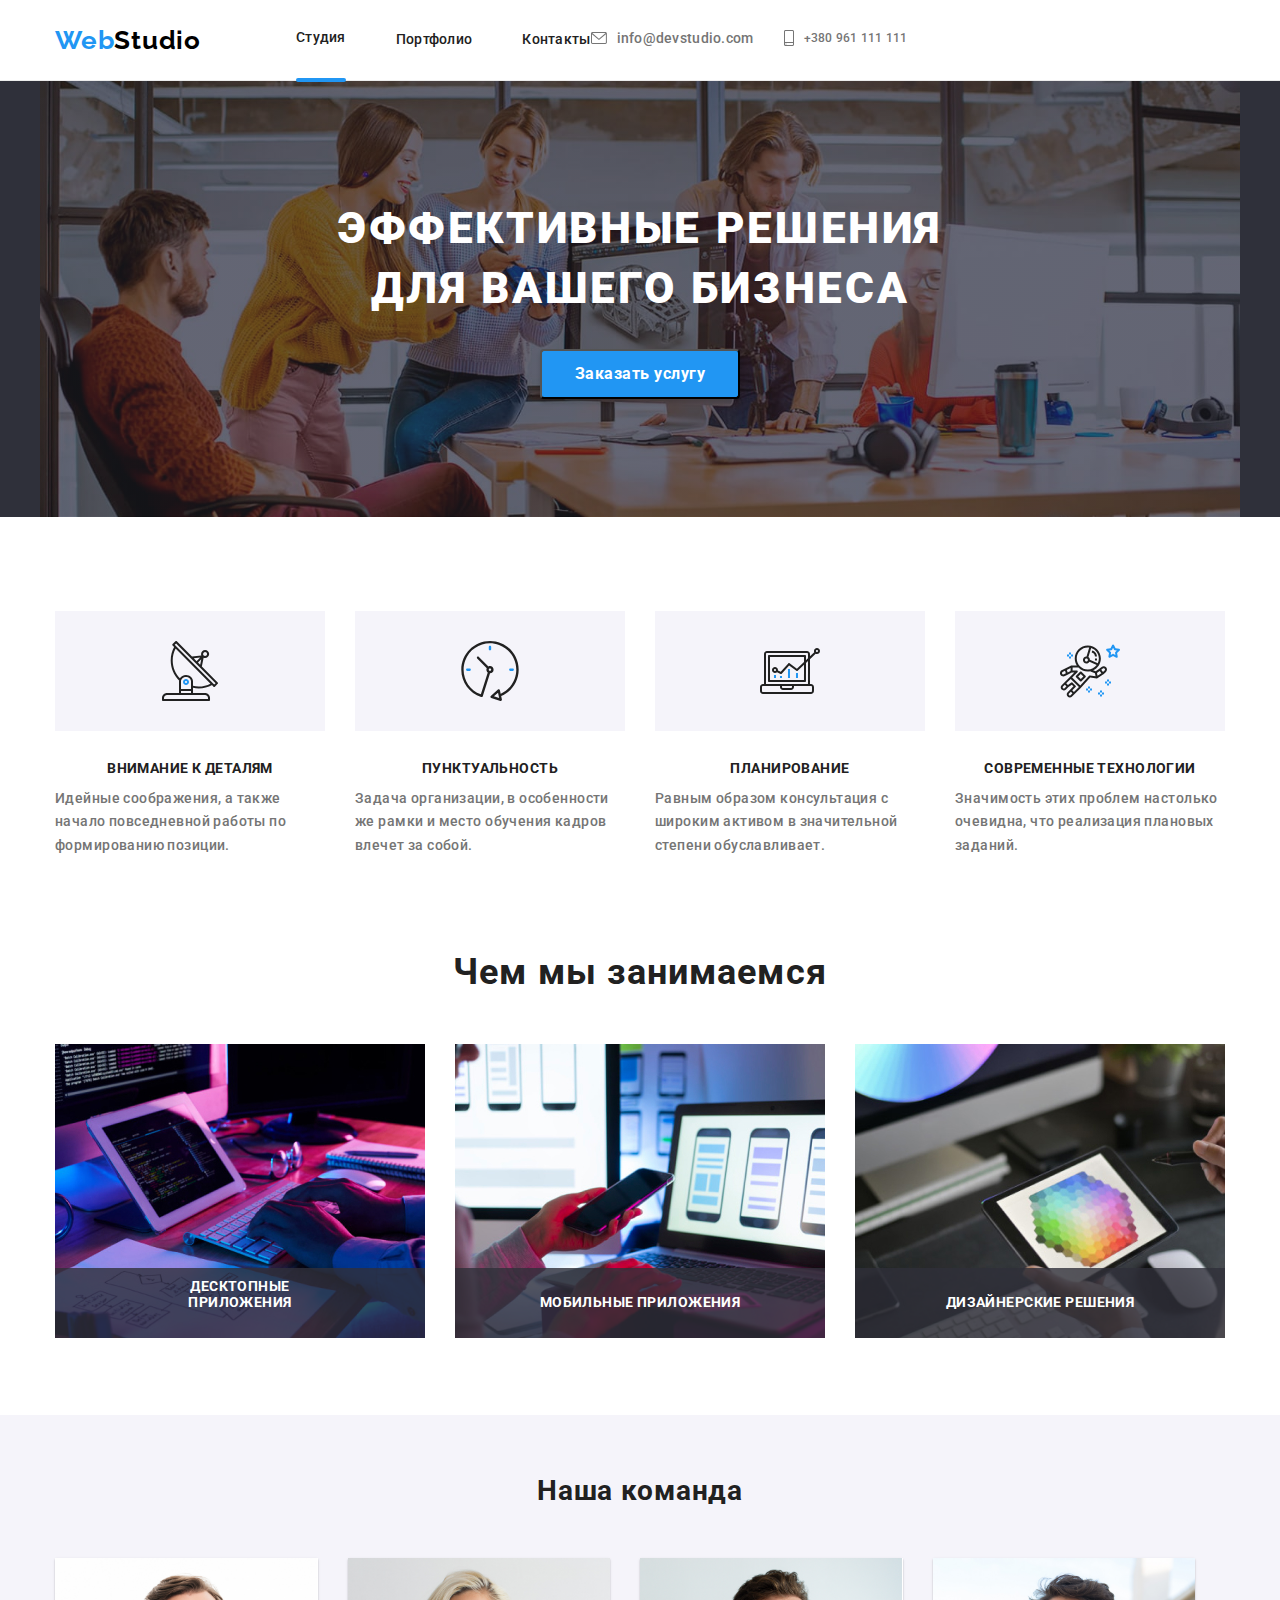
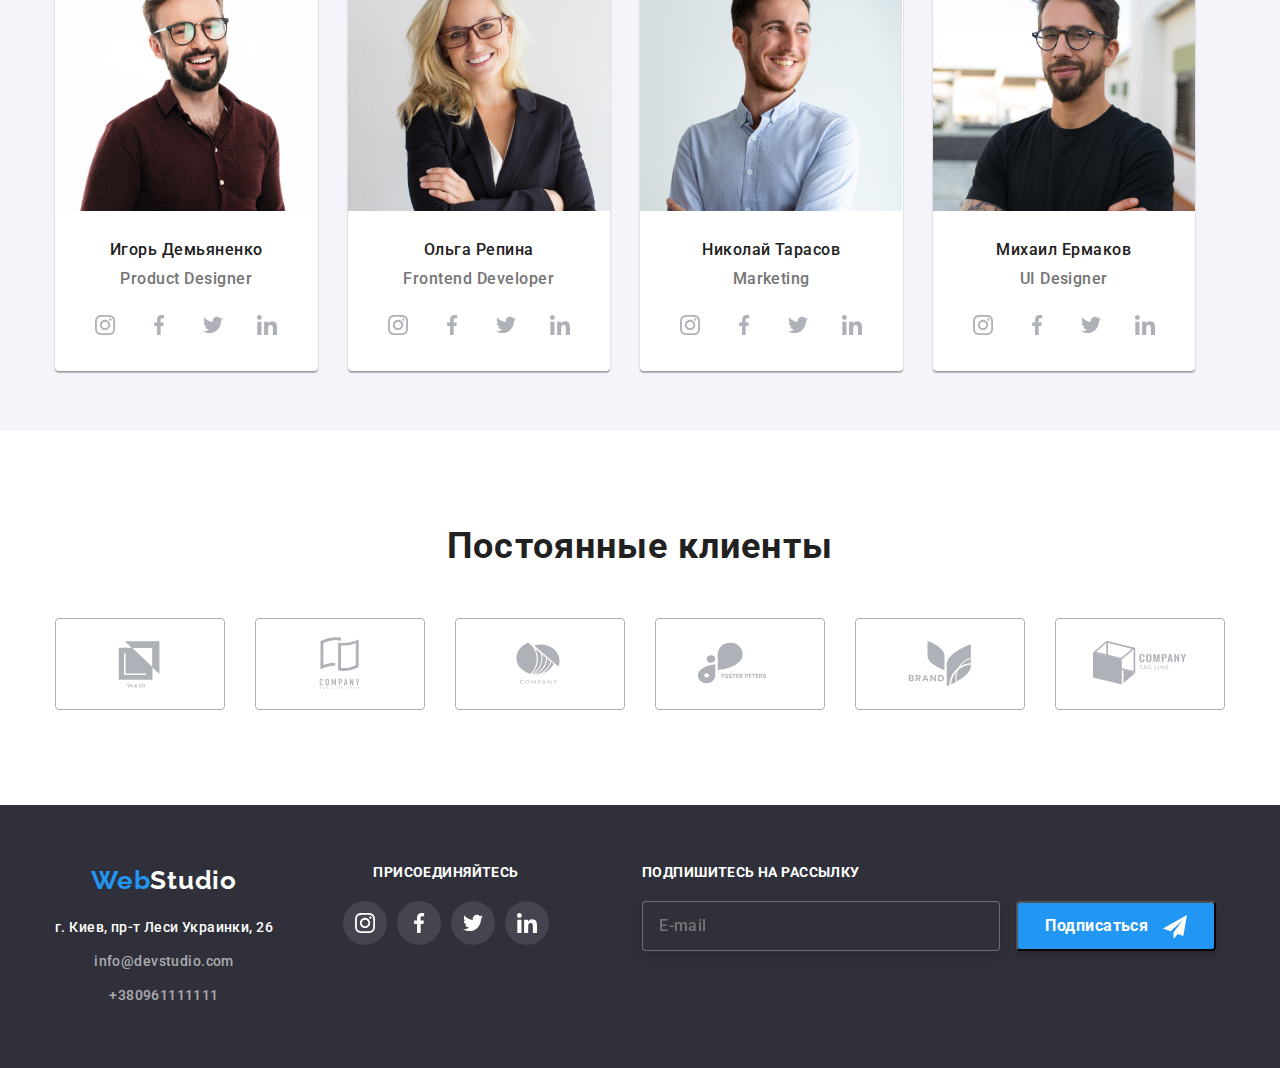
==== commit 456dae84: "меню" ====
--- a/index.html
+++ b/index.html
@@ -28,27 +28,21 @@
     
 
         <nav class="nav">
-        <button type="button" class="menu-button"
-        aria-expanded="false"
-        aria-controls="menu-container"
-        data-menu-button>
-            <svg width="40" height="40" 
-            aria-label="переключательмобільного меню">
-
-
-                <!-- <use class="icon-cross" href="./img/sprite.svg#icon-close_40px"></use> -->
-               
+
+            
+        <button type="button" class="menu-button" data-menu-open>
+        
+            <svg width="40" height="40">
+            
                <use class="icon-menu" href="./img/sprite.svg#icon-menu_40px"></use>
             </svg>
         
         </button>
-        <div class="menu-container container" id="menu-container" data-menu>
-            
-        <button type="button" class="menu-button-close" 
-                        aria-expanded="false"
-                        aria-controls="menu-container" 
-                        data-menu>
-                            <svg width="40" height="40" aria-label="переключательмобільного меню">
+        <div class="menu-container is-hidden" data-menu>
+            
+                <button type="button" class="menu-button-close" data-menu-close>
+                        
+                            <svg width="40" height="40">
                         
                         
                                 <use class="icon-cross" href="./img/sprite.svg#icon-close_40px"></use>
@@ -71,7 +65,7 @@
               
                 
                 
-           
+           <div class="menu-nav-box">
             <ul class="header-nav list">
                 <li class="header-nav__item">
                     <a class="header-nav__maill link" href="info@devstudio.com">
@@ -111,13 +105,13 @@
                 </ul>
 
             </div>
-
+        </div>
             </div>
             </nav>
-            </header>
-        </div>
-
- 
+
+         </div>
+ </header>
+        
 
  
 <main>
@@ -219,7 +213,15 @@
 <ul class="team__list list">
     <li class="team-item">
     <div class="team__box">
-        <img src="./img/img1.jpg" alt="Ігор" width="270">
+     <picture>
+        <source srcset="./img/team/img-team-deck-1.jpg 1x, ./img/team/img-team-deck-1-x2.jpg 2x" 
+        media="(min-width: 1200px)">
+        <source srcset="./img/team/img-team-tab-1.jpg x1, ./img/team/img-team-tab-1-x2.jpg 2x"
+        media="(min-width: 768px)">
+        <source srcset="./img/team/img-team-tel-1.jpg x1, ./img/team/img-team-tel-1-x2.jpg 2x"
+        media="(min-width: 320px)">
+     </picture>
+        <img src="./img/img1.jpg" alt="Ігор">
     <div class="team__text-p">
         <h3 class="team__text link">Игорь Демьяненко</h3>
         <p class="team__text-work link">Product Designer</p>
@@ -266,7 +268,16 @@
 
     <li class="team-item">
         <div class="team__box">
-            <img src="./img/img2.jpg" alt="Ольга" width="270">
+        <picture>
+            <source srcset="./img/team/img-team-deck-2.jpg 1x, ./img/team/img-team-deck-2-x2.jpg 2x"
+                media="(min-width: 1200px)">
+            <source srcset="./img/team/img-team-tab-2.jpg x1, ./img/team/img-team-tab-2-x2.jpg 2x"
+             media="(min-width: 768px)">
+            <source srcset="./img/team/img-team-tel-2.jpg x1, ./img/team/img-team-tel-2-x2.jpg 2x"
+             media="(min-width: 320px)">
+        </picture>
+
+            <img src="./img/img2.jpg" alt="Ольга">
         <div class="team__text-p">
             <h3 class="team__text link">Ольга Репина</h3>
             <p class="team__text-work link">Frontend Developer</p>
@@ -312,7 +323,16 @@
 
     <li class="team-item">
         <div class="team__box">
-            <img src="./img/img3.jpg" alt="Микола" width="270">
+    <picture>
+            <source srcset="./img/team/img-team-deck-3.jpg 1x, ./img/team/img-team-deck-3-x2.jpg 2x" 
+            media="(min-width: 1200px)">
+            <source srcset="./img/team/img-team-tab-3.jpg x1, ./img/team/img-team-tab-3-x2.jpg 2x"
+            media="(min-width: 768px)">
+            <source srcset="./img/team/img-team-tel-3.jpg x1, ./img/team/img-team-tel-3-x2.jpg 2x"
+            media="(min-width: 320px)">
+        </picture>
+            
+            <img src="./img/img3.jpg" alt="Микола">
         <div class="team__text-p">
             <h3 class="team__text link">Николай Тарасов</h3>
             <p class="team__text-work link">Marketing</p>
@@ -357,7 +377,16 @@
     </li>
     <li class="team-item">
     <div class="team__box">
-        <img src="./img/img4.jpg" alt="Міша" width="270">
+
+        <picture>
+            <source srcset="./img/team/img-team-deck-4.jpg 1x, ./img/team/img-team-deck-4-x2.jpg 2x"
+                media="(min-width: 1200px)">
+            <source srcset="./img/team/img-team-tab-4.jpg x1, ./img/team/img-team-tab-4-x2.jpg 2x"
+             media="(min-width: 768px)">
+            <source srcset="./img/team/img-team-tel-4.jpg x1, ./img/team/img-team-tel-4-x2.jpg 2x"
+             media="(min-width: 320px)">
+        </picture>
+        <img src="./img/img4.jpg" alt="Міша">
     <div class="team__text-p">
         <h3 class="team__text link">Михаил Ермаков</h3>
         <p class="team__text-work link">UI Designer</p>
@@ -627,6 +656,7 @@
 </div>
 
 <script src="./js/modal.js"></script>
+
 <script src="./js/menu.js"></script>
 </body>
 </html>--- a/css/main.css
+++ b/css/main.css
@@ -92,7 +92,6 @@
 @media screen and (min-width: 1200px) {
   .header {
     padding-top: 25px;
-    padding-bottom: 25px;
   }
 }
 
@@ -155,6 +154,10 @@
   }
 }
 
+.menu-button:focus, .menu-button:hover {
+  fill: #2196f3;
+}
+
 .menu-container {
   background-color: #ffffff;
   padding-top: 48px;
@@ -171,52 +174,53 @@
 
 @media screen and (max-width: 767px) {
   .menu-container {
-    display: none;
     position: absolute;
+    position: fixed;
     top: 0;
     left: 0;
+    width: 100vw;
+    height: 100vh;
+    z-index: 999;
     width: 100%;
+    display: flex;
+    flex-direction: column;
+    justify-content: space-between;
   }
   .menu-container.is-open {
     display: block;
   }
+  .menu-container.is-hidden {
+    opacity: 0;
+    visibility: hidden;
+    pointer-events: none;
+  }
 }
 
 .menu-button-close {
+  position: absolute;
   margin-top: 10px;
   margin-right: 15px;
-  position: absolute;
   width: 40px;
   height: 40px;
   top: 0;
   right: 0;
   border: none;
-  display: inline-flex;
   padding: 0;
   width: 40px;
   height: 40px;
   border: none;
-  top: 0;
-  right: 0;
   background-color: transparent;
+  transition: transform 250ms cubic-bezier(0.4, 0, 0.2, 1);
+}
+
+.menu-button-close:focus, .menu-button-close:hover {
+  fill: #2196f3;
 }
 
 @media screen and (min-width: 768px) {
   .menu-button-close {
     display: none;
   }
-}
-
-.menu-button .icon-cross {
-  display: none;
-}
-
-.menu-button.is-open .icon-cross {
-  display: block;
-}
-
-.menu-button.is-open .icon-menu {
-  display: none;
 }
 
 @media screen and (min-width: 768px) {
@@ -295,6 +299,13 @@
   }
 }
 
+@media screen and (min-width: 1200px) {
+  .header-line-stud::after {
+    margin-top: 31.5px;
+    margin-bottom: -31.5px;
+  }
+}
+
 @media screen and (min-width: 768px) {
   .header-line-port::after {
     display: block;
@@ -308,11 +319,19 @@
   }
 }
 
+@media screen and (min-width: 1200px) {
+  .header-line-port::after {
+    margin-top: 31.5px;
+    margin-bottom: -31.5px;
+  }
+}
+
 .header-nav {
   display: flex;
   flex-direction: column;
   flex-flow: column-reverse;
-  margin-top: 302px;
+  margin-top: auto;
+  bottom: 0;
 }
 
 @media screen and (min-width: 768px) {
@@ -330,7 +349,7 @@
   }
 }
 
-@media screen and (min-width: 784px) {
+@media screen and (min-width: 767px) {
   .header-nav .header-nav__item + .header-nav__item {
     margin-top: 10px;
   }
@@ -473,12 +492,15 @@
   }
 }
 
+.social-tel-header {
+  padding-top: 32px;
+}
+
 .header-social {
   display: flex;
   flex-wrap: wrap;
   text-align: center;
   align-items: center;
-  margin-top: 32px;
 }
 
 .header-social__item {
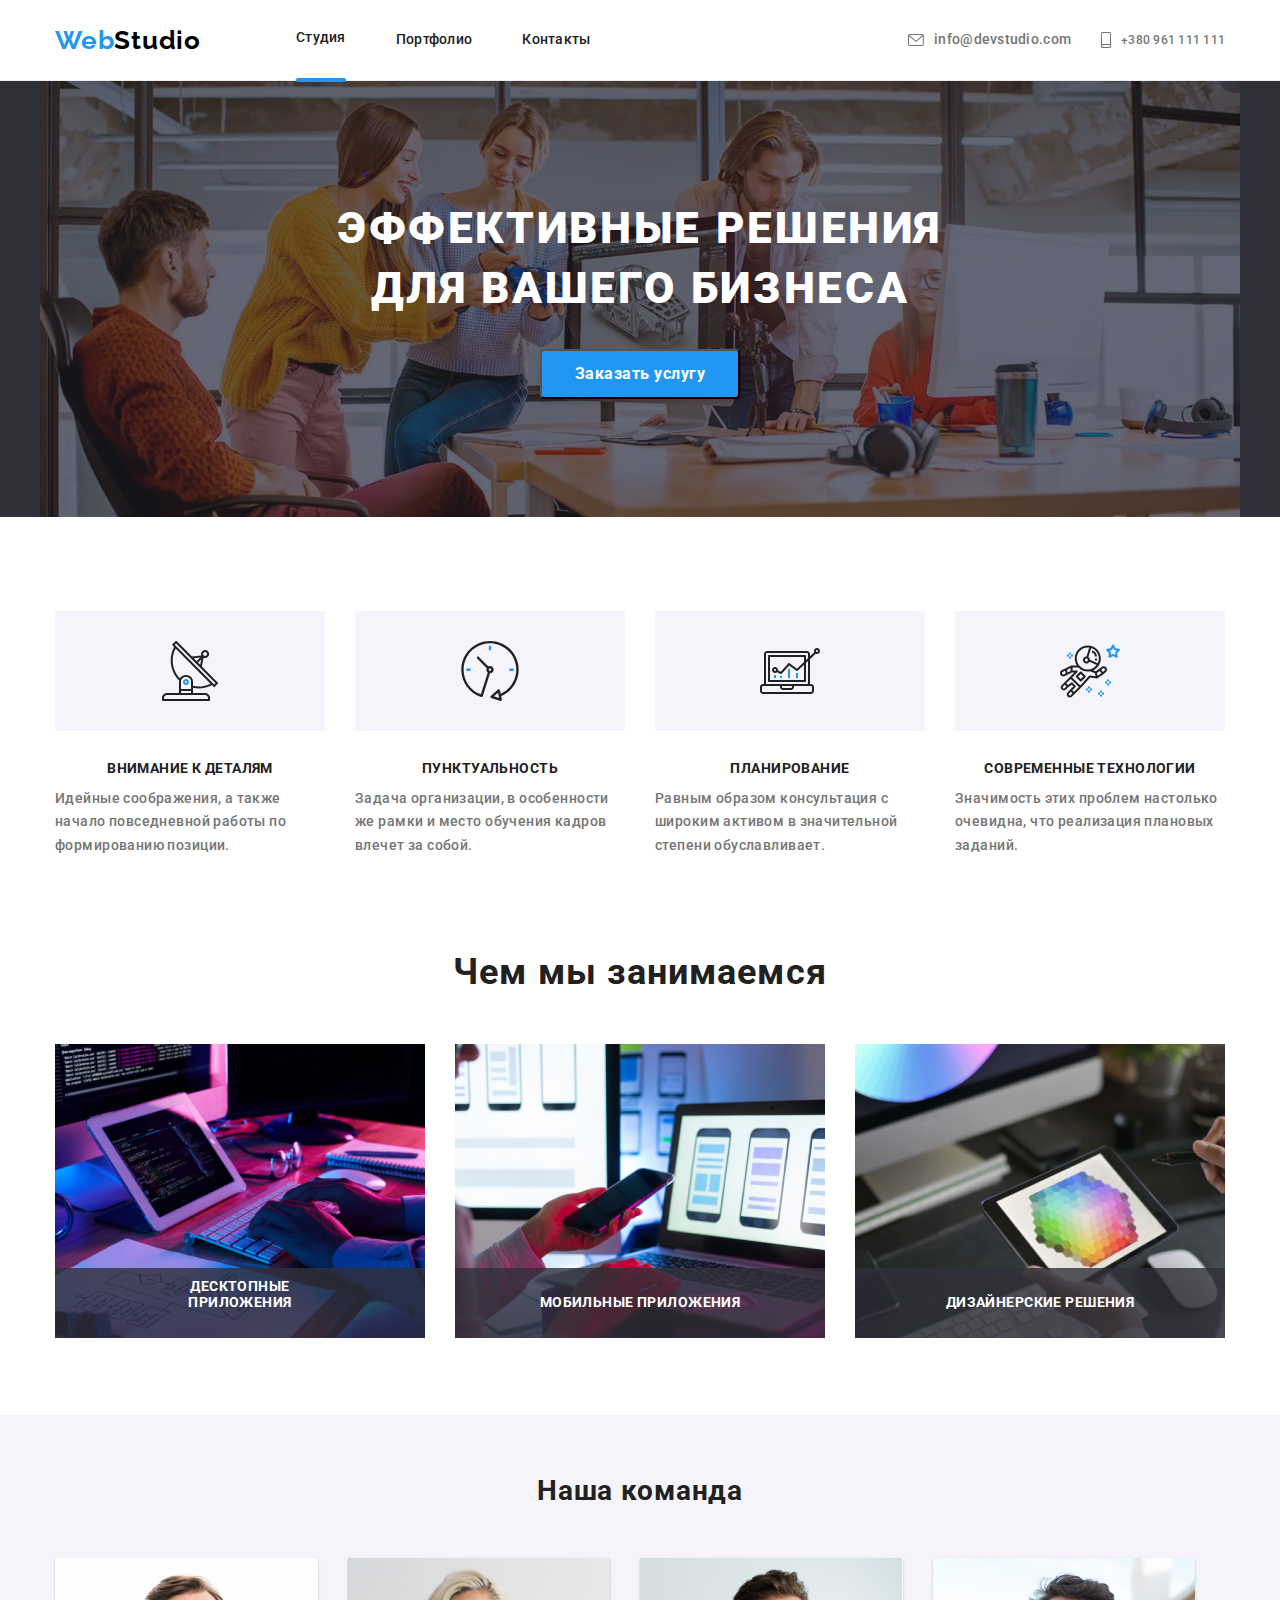
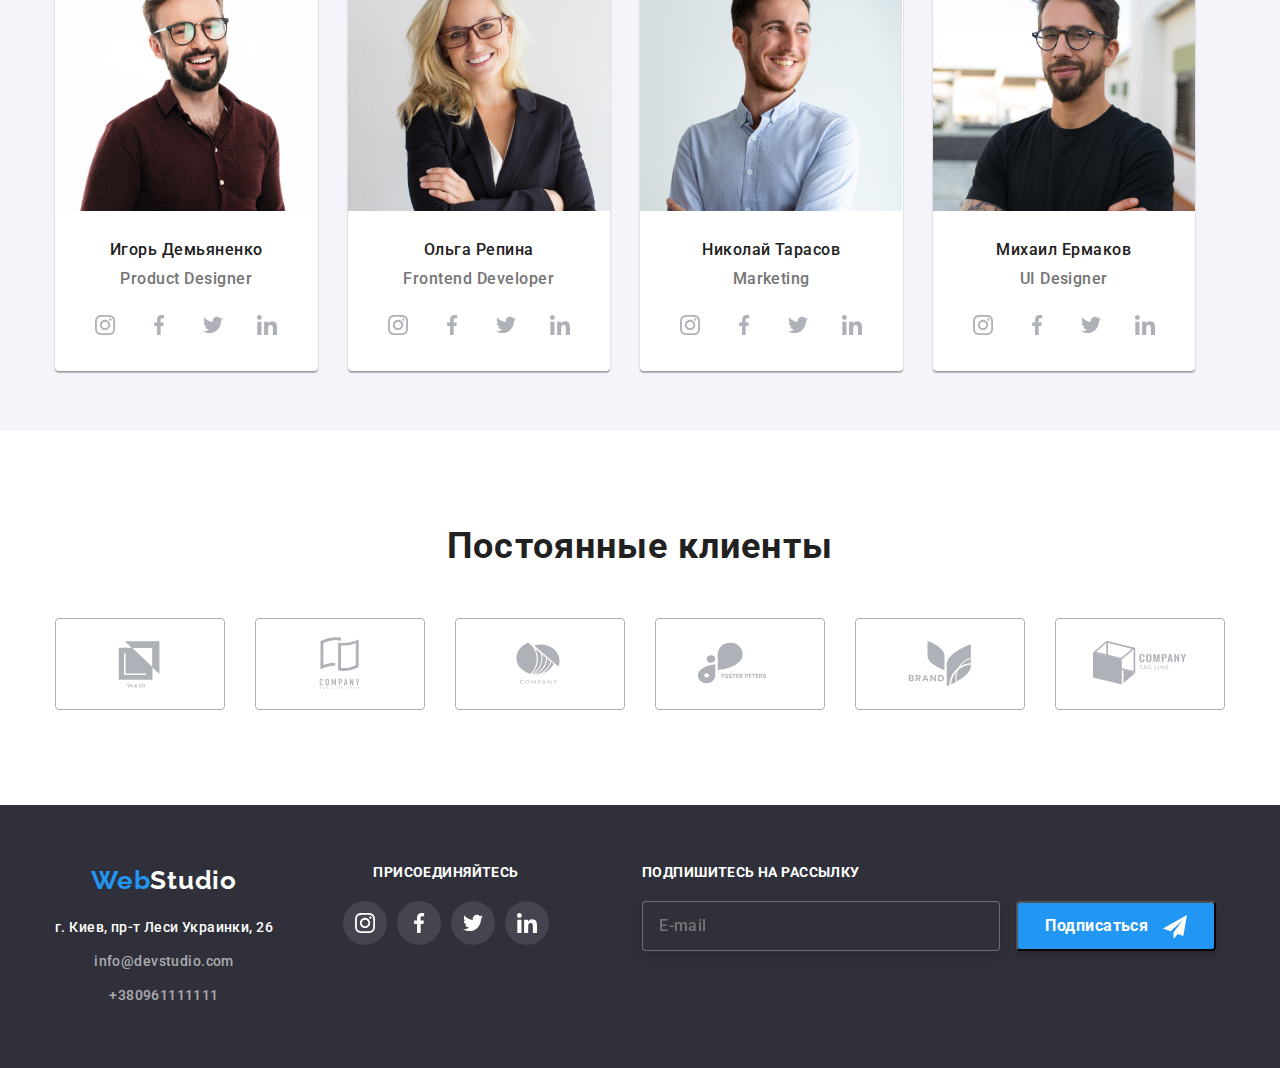
==== commit 8367124f: "фото" ====
--- a/index.html
+++ b/index.html
@@ -69,14 +69,19 @@
             <ul class="header-nav list">
                 <li class="header-nav__item">
                     <a class="header-nav__maill link" href="info@devstudio.com">
-                        <svg class="header-nav__maill-icon maill-icon" width="16" height="12">
+
+                        <svg class="header-nav__maill-icon maill-icon" width="14" height="10">
+
+
                             <use href="./img/sprite.svg#icon-post"></use>
                         </svg>
                         info@devstudio.com </a>
                 </li>
                 <li class="header-nav__item">
                     <a class="header-nav__tell link" href="tel:+380961111111">
-                        <svg class="header-nav__tell-icon tell-icon" width="10" height="16">
+
+                        <svg class="header-nav__tell-icon tell-icon" width="10" height="14">
+                            
                             <use href="./img/sprite.svg#icon-smartphone"></use>
                         </svg>
                         +380 961 111 111</a>
@@ -214,7 +219,7 @@
     <li class="team-item">
     <div class="team__box">
      <picture>
-        <source srcset="./img/team/img-team-deck-1.jpg 1x, ./img/team/img-team-deck-1-x2.jpg 2x" 
+        <source srcset="./img/team/img-team-desc-1.jpg 1x, ./img/team/img-team-desc-1-x2.jpg 2x" 
         media="(min-width: 1200px)">
         <source srcset="./img/team/img-team-tab-1.jpg x1, ./img/team/img-team-tab-1-x2.jpg 2x"
         media="(min-width: 768px)">
@@ -269,7 +274,7 @@
     <li class="team-item">
         <div class="team__box">
         <picture>
-            <source srcset="./img/team/img-team-deck-2.jpg 1x, ./img/team/img-team-deck-2-x2.jpg 2x"
+            <source srcset="./img/team/img-team-desc-2.jpg 1x, ./img/team/img-team-desc-2-x2.jpg 2x"
                 media="(min-width: 1200px)">
             <source srcset="./img/team/img-team-tab-2.jpg x1, ./img/team/img-team-tab-2-x2.jpg 2x"
              media="(min-width: 768px)">
@@ -324,7 +329,7 @@
     <li class="team-item">
         <div class="team__box">
     <picture>
-            <source srcset="./img/team/img-team-deck-3.jpg 1x, ./img/team/img-team-deck-3-x2.jpg 2x" 
+            <source srcset="./img/team/img-team-desc-3.jpg 1x, ./img/team/img-team-desc-3-x2.jpg 2x" 
             media="(min-width: 1200px)">
             <source srcset="./img/team/img-team-tab-3.jpg x1, ./img/team/img-team-tab-3-x2.jpg 2x"
             media="(min-width: 768px)">
@@ -379,7 +384,7 @@
     <div class="team__box">
 
         <picture>
-            <source srcset="./img/team/img-team-deck-4.jpg 1x, ./img/team/img-team-deck-4-x2.jpg 2x"
+            <source srcset="./img/team/img-team-desc-4.jpg 1x, ./img/team/img-team-desc-4-x2.jpg 2x"
                 media="(min-width: 1200px)">
             <source srcset="./img/team/img-team-tab-4.jpg x1, ./img/team/img-team-tab-4-x2.jpg 2x"
              media="(min-width: 768px)">
--- a/css/main.css
+++ b/css/main.css
@@ -193,6 +193,12 @@
     opacity: 0;
     visibility: hidden;
     pointer-events: none;
+  }
+}
+
+@media screen and (min-width: 1200px) {
+  .menu-container {
+    display: contents;
   }
 }
 
@@ -420,6 +426,8 @@
 @media screen and (min-width: 1200px) {
   .maill-icon {
     margin-right: 10px;
+    width: 16px;
+    height: 12px;
   }
 }
 
@@ -478,6 +486,8 @@
 @media screen and (min-width: 1200px) {
   .tell-icon {
     margin-right: 10px;
+    width: 10px;
+    height: 16px;
   }
 }
 
@@ -531,10 +541,40 @@
   min-height: 400px;
   padding-top: 118px;
   padding-bottom: 118px;
-  background-image: linear-gradient(rgba(47, 48, 58, 0.4), rgba(47, 48, 58, 0.4)), url(../img/hero-img.jpg);
+  background-image: linear-gradient(rgba(47, 48, 58, 0.4), rgba(47, 48, 58, 0.4)), url(../img/hero/img-header-mob.jpg);
   background-size: cover;
   background-repeat: no-repeat;
   background-position: center;
+}
+
+@media (min-device-pixel-ratio: 2), (min-resolution: 192dpi), (min-resolution: 2dppx) {
+  .overlay {
+    background-image: linear-gradient(rgba(47, 48, 58, 0.4), rgba(47, 48, 58, 0.4)), url(../img/hero/img-header-mob-x2.jpg);
+  }
+}
+
+@media screen and (min-width: 768px) {
+  .overlay {
+    background-image: linear-gradient(rgba(47, 48, 58, 0.4), rgba(47, 48, 58, 0.4)), url(../img/hero/img-header-tab.jpg);
+  }
+}
+
+@media screen and (min-width: 768px) and (min-device-pixel-ratio: 2), (min-resolution: 192dpi), (min-resolution: 2dppx) {
+  .overlay {
+    background-image: linear-gradient(rgba(47, 48, 58, 0.4), rgba(47, 48, 58, 0.4)), url(../img/hero/img-header-tab-x2.jpg);
+  }
+}
+
+@media screen and (min-width: 1200px) {
+  .overlay {
+    background-image: linear-gradient(rgba(47, 48, 58, 0.4), rgba(47, 48, 58, 0.4)), url(../img/hero/img-header-desc.jpg);
+  }
+}
+
+@media screen and (min-width: 1200px) and (min-device-pixel-ratio: 2), (min-resolution: 192dpi), (min-resolution: 2dppx) {
+  .overlay {
+    background-image: linear-gradient(rgba(47, 48, 58, 0.4), rgba(47, 48, 58, 0.4)), url(../img/hero/img-header-desc-x2.jpg);
+  }
 }
 
 .section-hero {
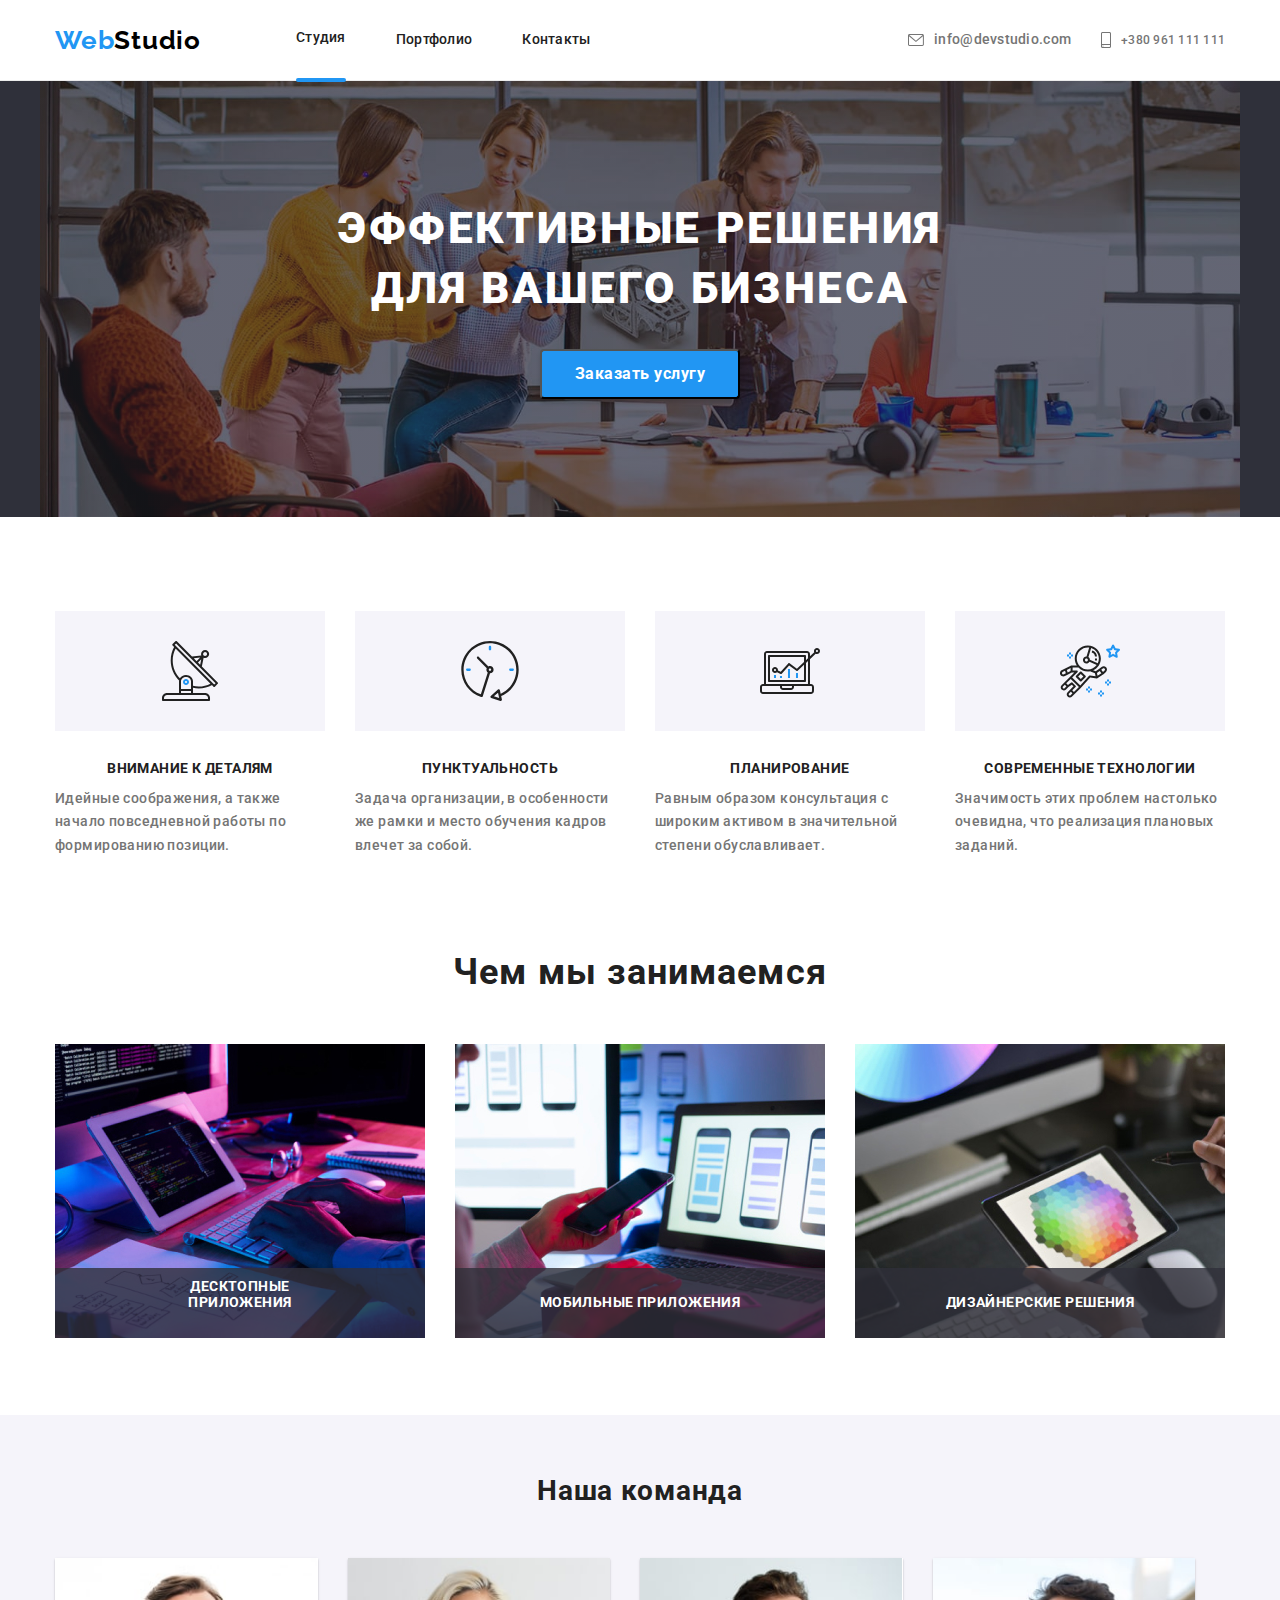
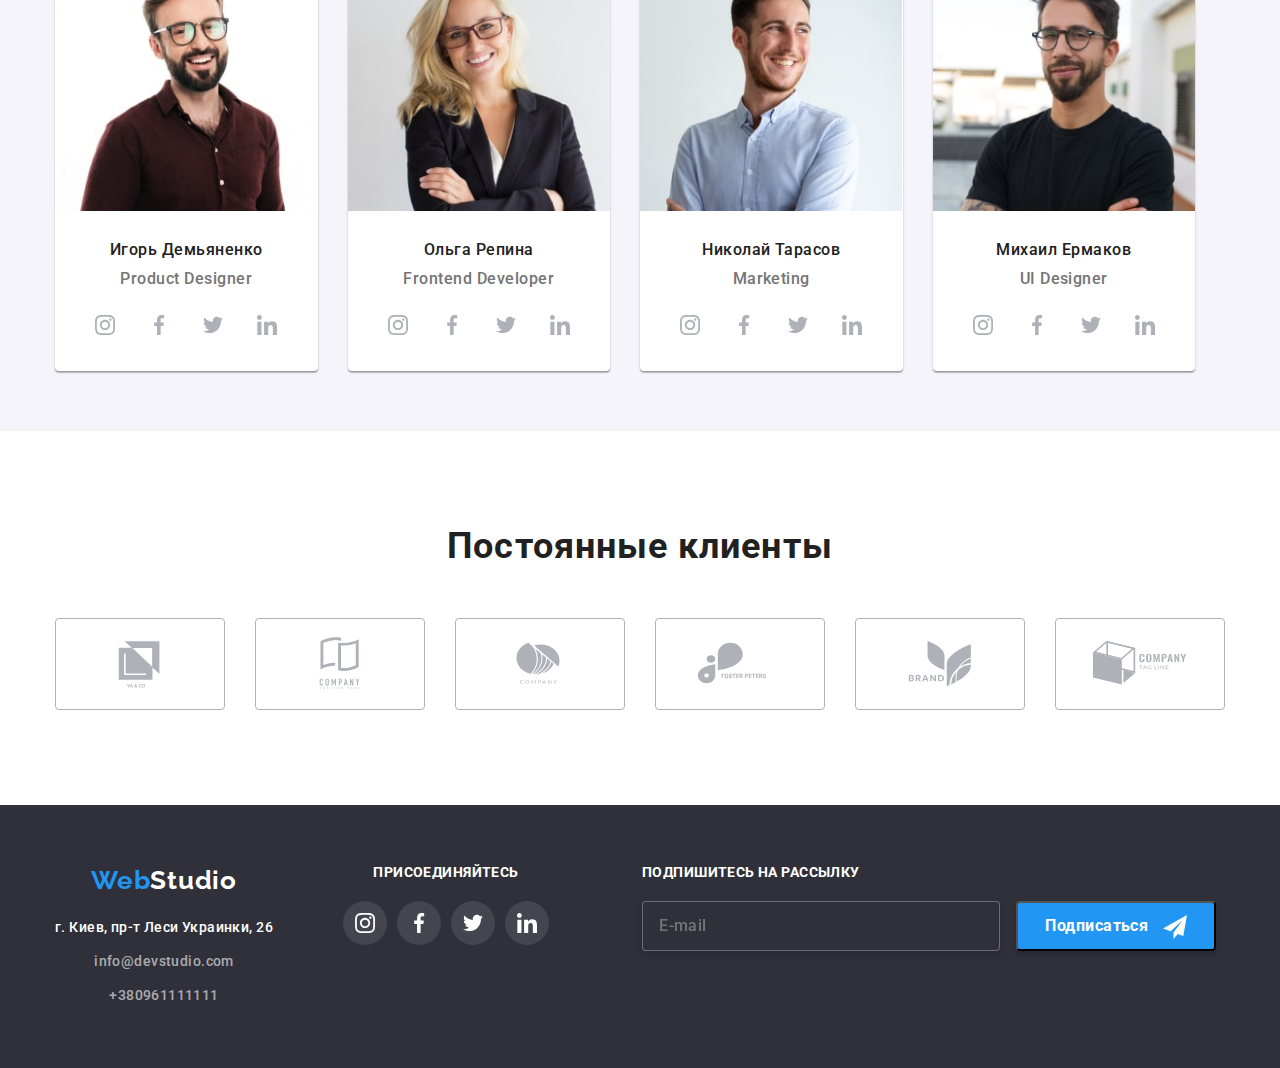
==== commit db499541: "фото не відслідковуються" ====
--- a/index.html
+++ b/index.html
@@ -218,15 +218,27 @@
 <ul class="team__list list">
     <li class="team-item">
     <div class="team__box">
+
      <picture>
-        <source srcset="./img/team/img-team-desc-1.jpg 1x, ./img/team/img-team-desc-1-x2.jpg 2x" 
-        media="(min-width: 1200px)">
-        <source srcset="./img/team/img-team-tab-1.jpg x1, ./img/team/img-team-tab-1-x2.jpg 2x"
-        media="(min-width: 768px)">
-        <source srcset="./img/team/img-team-tel-1.jpg x1, ./img/team/img-team-tel-1-x2.jpg 2x"
-        media="(min-width: 320px)">
-     </picture>
+
+        <source srcset="./img/team/img-team-desc-1.jpg 1x, 
+        ./img/team/img-team-desc-1-x2.jpg 2x" 
+        media="(min-width: 1200px)"/>
+
+        <source srcset="./img/team/img-team-tab-1.jpg x1,
+         ./img/team/img-team-tab-1-x2.jpg 2x"
+        media="(min-width: 768px)"/>
+
+        <source srcset="./img/team/img-team-tel-1.jpg x1, 
+        ./img/team/img-team-tel-1-x2.jpg 2x"
+        media="(min-width: 320px)"/>
+
+    
+
         <img src="./img/img1.jpg" alt="Ігор">
+
+        </picture>
+        
     <div class="team__text-p">
         <h3 class="team__text link">Игорь Демьяненко</h3>
         <p class="team__text-work link">Product Designer</p>
@@ -274,15 +286,24 @@
     <li class="team-item">
         <div class="team__box">
         <picture>
-            <source srcset="./img/team/img-team-desc-2.jpg 1x, ./img/team/img-team-desc-2-x2.jpg 2x"
-                media="(min-width: 1200px)">
-            <source srcset="./img/team/img-team-tab-2.jpg x1, ./img/team/img-team-tab-2-x2.jpg 2x"
-             media="(min-width: 768px)">
-            <source srcset="./img/team/img-team-tel-2.jpg x1, ./img/team/img-team-tel-2-x2.jpg 2x"
-             media="(min-width: 320px)">
-        </picture>
+
+            <source srcset="./img/team/img-team-desc-2.jpg 1x,
+             ./img/team/img-team-desc-2-x2.jpg 2x"
+                media="(min-width: 1200px)"/>
+
+            <source srcset="./img/team/img-team-tab-2.jpg x1,
+             ./img/team/img-team-tab-2-x2.jpg 2x"
+             media="(min-width: 768px)"/>
+
+            <source srcset="./img/team/img-team-tel-2.jpg x1,
+             ./img/team/img-team-tel-2-x2.jpg 2x"
+             media="(min-width: 320px)"/>
+
+        
 
             <img src="./img/img2.jpg" alt="Ольга">
+
+            </picture>
         <div class="team__text-p">
             <h3 class="team__text link">Ольга Репина</h3>
             <p class="team__text-work link">Frontend Developer</p>
@@ -329,15 +350,23 @@
     <li class="team-item">
         <div class="team__box">
     <picture>
-            <source srcset="./img/team/img-team-desc-3.jpg 1x, ./img/team/img-team-desc-3-x2.jpg 2x" 
-            media="(min-width: 1200px)">
-            <source srcset="./img/team/img-team-tab-3.jpg x1, ./img/team/img-team-tab-3-x2.jpg 2x"
-            media="(min-width: 768px)">
-            <source srcset="./img/team/img-team-tel-3.jpg x1, ./img/team/img-team-tel-3-x2.jpg 2x"
-            media="(min-width: 320px)">
-        </picture>
+            <source srcset="./img/team/img-team-desc-3.jpg 1x,
+             ./img/team/img-team-desc-3-x2.jpg 2x" 
+            media="(min-width: 1200px)"/>
+
+            <source srcset="./img/team/img-team-tab-3.jpg x1,
+             ./img/team/img-team-tab-3-x2.jpg 2x"
+            media="(min-width: 768px)"/>
+
+            <source srcset="./img/team/img-team-tel-3.jpg x1,
+             ./img/team/img-team-tel-3-x2.jpg 2x"
+            media="(min-width: 320px)"/>
+
+      
             
             <img src="./img/img3.jpg" alt="Микола">
+
+            </picture>
         <div class="team__text-p">
             <h3 class="team__text link">Николай Тарасов</h3>
             <p class="team__text-work link">Marketing</p>
@@ -384,14 +413,23 @@
     <div class="team__box">
 
         <picture>
-            <source srcset="./img/team/img-team-desc-4.jpg 1x, ./img/team/img-team-desc-4-x2.jpg 2x"
-                media="(min-width: 1200px)">
-            <source srcset="./img/team/img-team-tab-4.jpg x1, ./img/team/img-team-tab-4-x2.jpg 2x"
-             media="(min-width: 768px)">
-            <source srcset="./img/team/img-team-tel-4.jpg x1, ./img/team/img-team-tel-4-x2.jpg 2x"
-             media="(min-width: 320px)">
+
+            <source srcset="./img/team/img-team-desc-4.jpg 1x, 
+            ./img/team/img-team-desc-4-x2.jpg 2x"
+                media="(min-width: 1200px)"/>
+
+            <source srcset="./img/team/img-team-tab-4.jpg x1,
+             ./img/team/img-team-tab-4-x2.jpg 2x"
+             media="(min-width: 768px)"/>
+
+            <source srcset="./img/team/img-team-tel-4.jpg x1,
+             ./img/team/img-team-tel-4-x2.jpg 2x"
+             media="(min-width: 320px)"/>
+
+        
+        <img src="./img/img4.jpg" alt="Міша">
+
         </picture>
-        <img src="./img/img4.jpg" alt="Міша">
     <div class="team__text-p">
         <h3 class="team__text link">Михаил Ермаков</h3>
         <p class="team__text-work link">UI Designer</p>
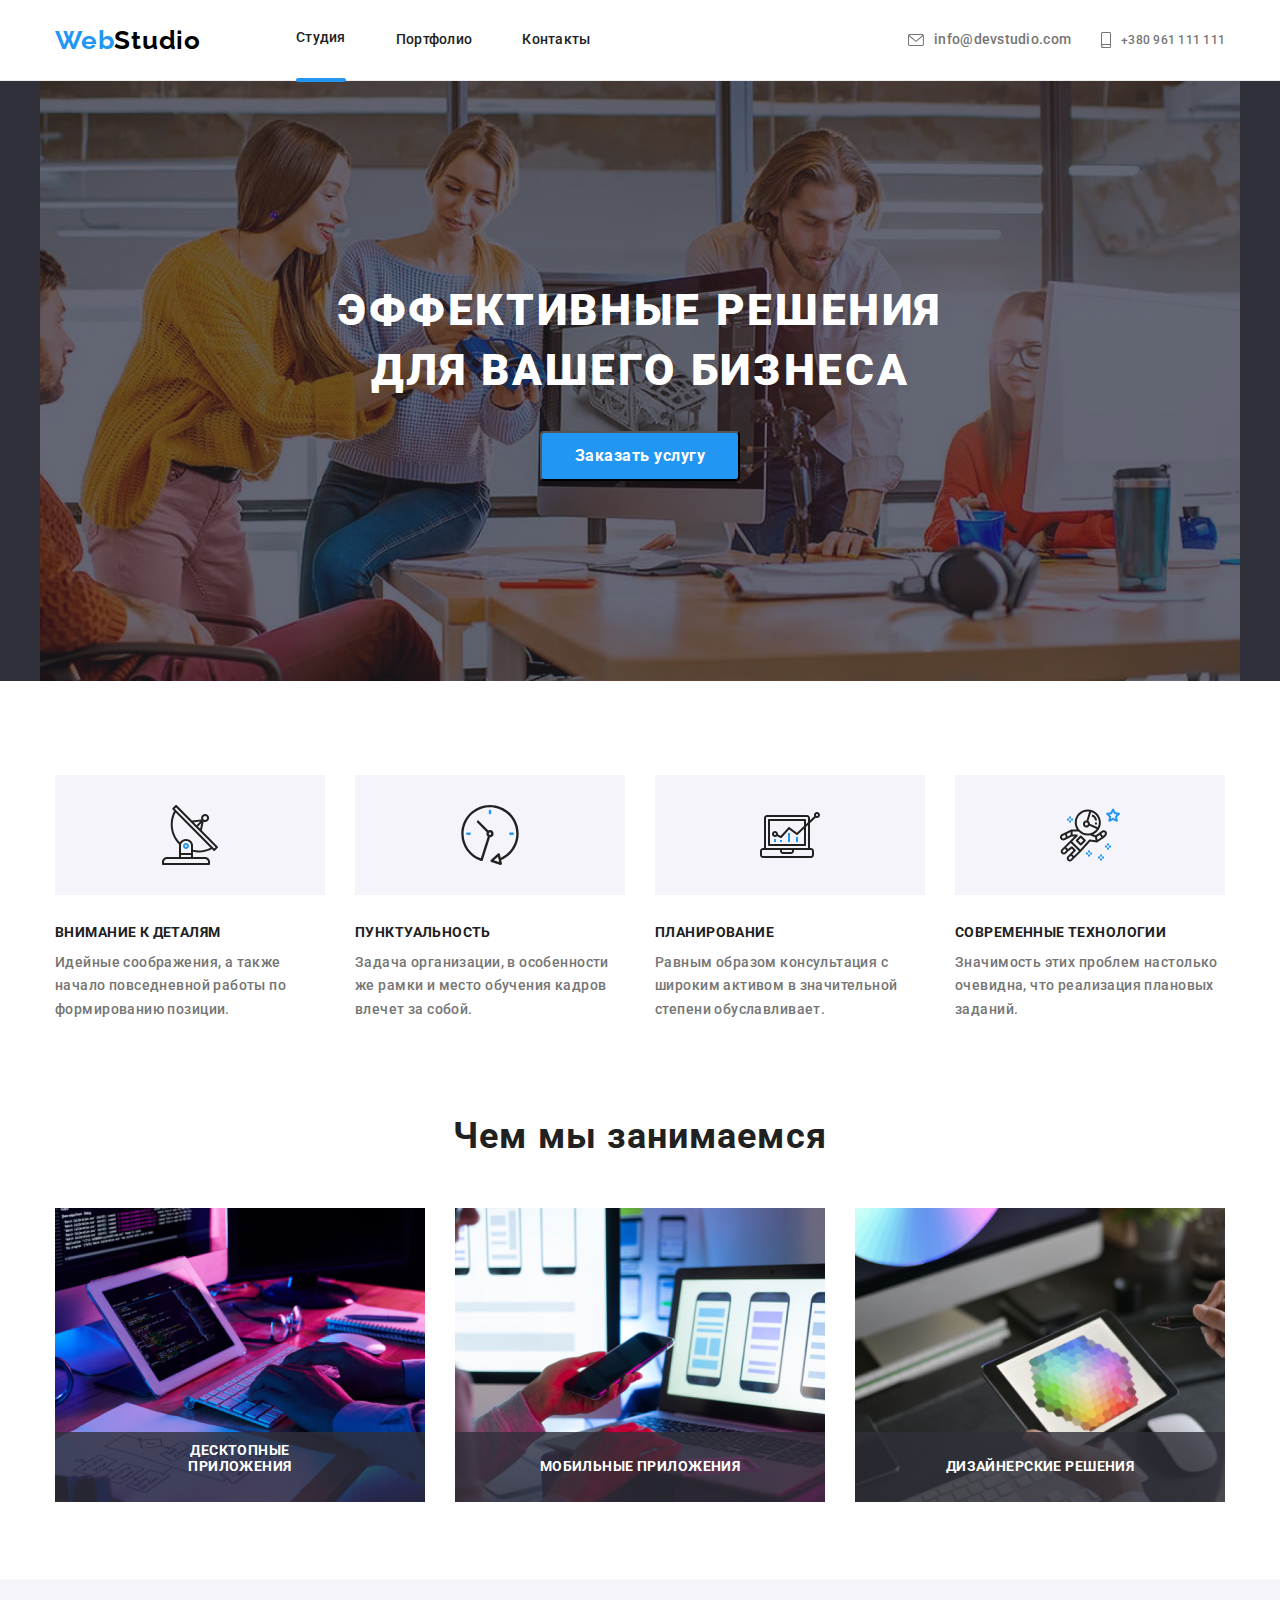
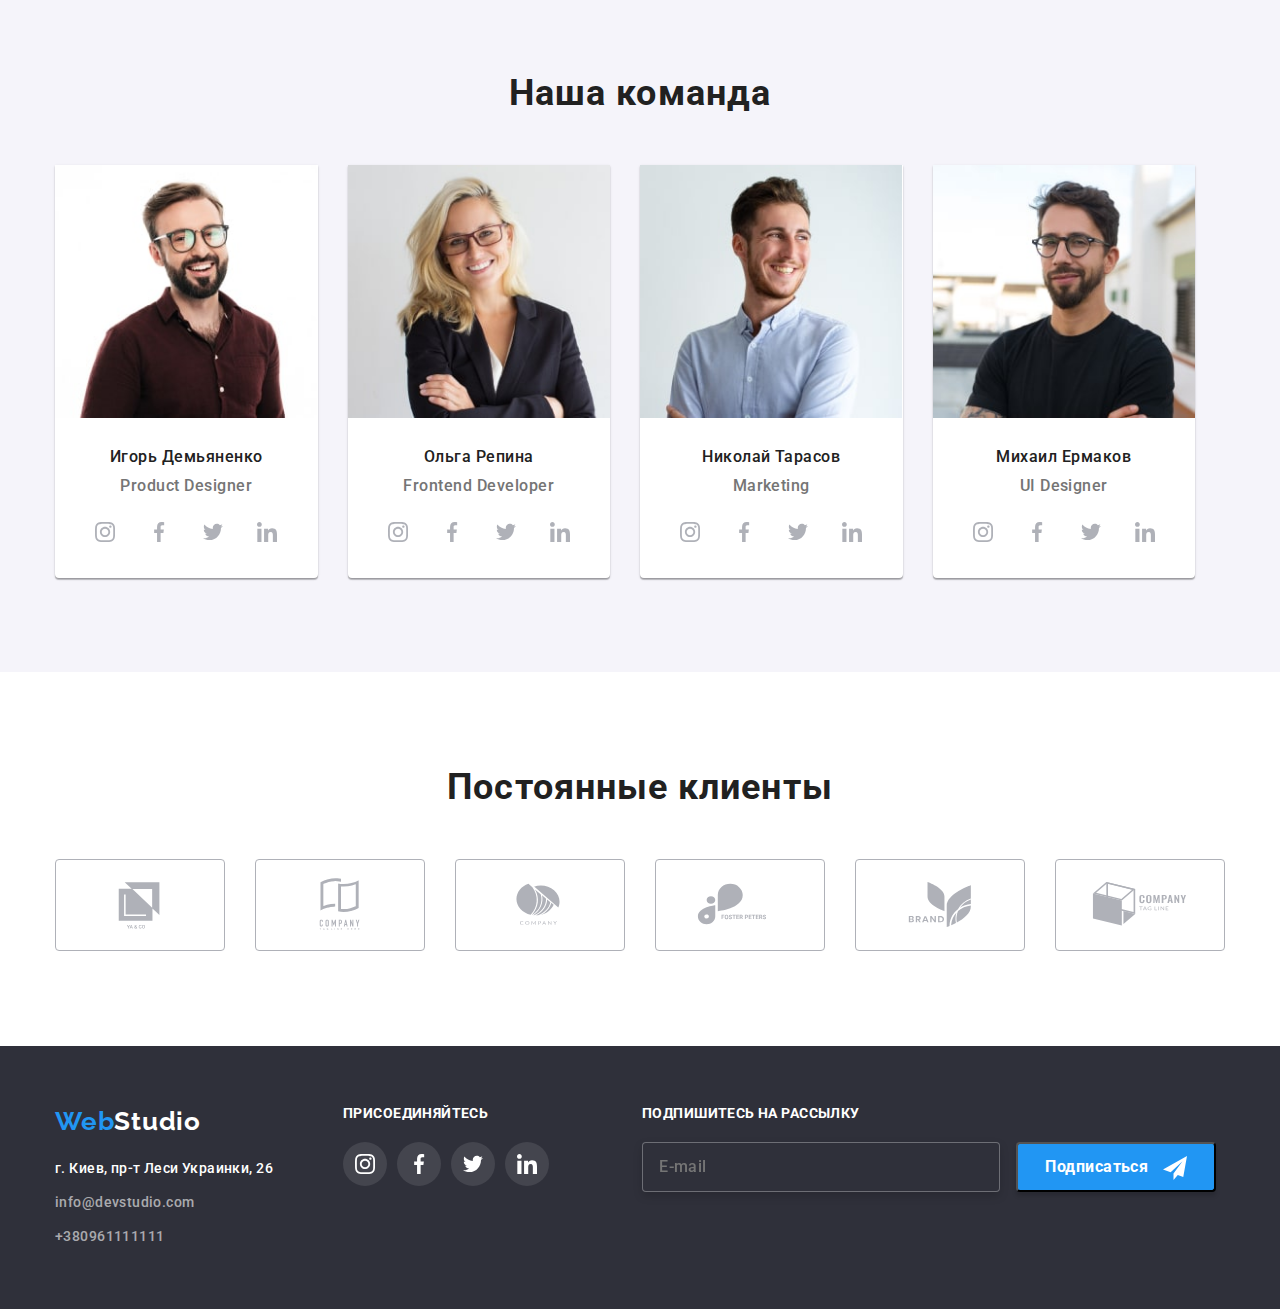
==== commit de12568f: "портфоліо картки" ====
--- a/index.html
+++ b/index.html
@@ -91,23 +91,23 @@
                 
             </ul>
             <div class="social-tel-header">
-                <ul class="header-social list">
-                    <li class="header-social__item">
+                <div class="header-social list">
+                    <span class="header-social__item">
                         Instagram
-                    </li>
+                    </span>
                     <span class="header-social__line"></span>
-                    <li class="header-social__item">
+                    <span class="header-social__item">
                         Twitter
-                    </li>
+                    </span>
                     <span class="header-social__line"></span>
-                    <li class="header-social__item">
+                    <span class="header-social__item">
                         Facebook
-                    </li>
+                    </span>
                     <span class="header-social__line"></span>
-                    <li class="header-social__item">
+                    <span class="header-social__item">
                         LinkedIn
-                    </li>
-                </ul>
+                    </span>
+                </div>
 
             </div>
         </div>
@@ -291,11 +291,11 @@
              ./img/team/img-team-desc-2-x2.jpg 2x"
                 media="(min-width: 1200px)"/>
 
-            <source srcset="./img/team/img-team-tab-2.jpg x1,
+            <source srcset="./img/team/img-team-tab-2.jpg 1x,
              ./img/team/img-team-tab-2-x2.jpg 2x"
              media="(min-width: 768px)"/>
 
-            <source srcset="./img/team/img-team-tel-2.jpg x1,
+            <source srcset="./img/team/img-team-tel-2.jpg 1x,
              ./img/team/img-team-tel-2-x2.jpg 2x"
              media="(min-width: 320px)"/>
 
@@ -354,11 +354,11 @@
              ./img/team/img-team-desc-3-x2.jpg 2x" 
             media="(min-width: 1200px)"/>
 
-            <source srcset="./img/team/img-team-tab-3.jpg x1,
+            <source srcset="./img/team/img-team-tab-3.jpg 1x,
              ./img/team/img-team-tab-3-x2.jpg 2x"
             media="(min-width: 768px)"/>
 
-            <source srcset="./img/team/img-team-tel-3.jpg x1,
+            <source srcset="./img/team/img-team-tel-3.jpg 1x,
              ./img/team/img-team-tel-3-x2.jpg 2x"
             media="(min-width: 320px)"/>
 
@@ -418,11 +418,11 @@
             ./img/team/img-team-desc-4-x2.jpg 2x"
                 media="(min-width: 1200px)"/>
 
-            <source srcset="./img/team/img-team-tab-4.jpg x1,
+            <source srcset="./img/team/img-team-tab-4.jpg 1x,
              ./img/team/img-team-tab-4-x2.jpg 2x"
              media="(min-width: 768px)"/>
 
-            <source srcset="./img/team/img-team-tel-4.jpg x1,
+            <source srcset="./img/team/img-team-tel-4.jpg 1x,
              ./img/team/img-team-tel-4-x2.jpg 2x"
              media="(min-width: 320px)"/>
 
--- a/css/main.css
+++ b/css/main.css
@@ -547,6 +547,13 @@
   background-position: center;
 }
 
+@media screen and (min-width: 1200px) {
+  .overlay {
+    padding-top: 200px;
+    padding-bottom: 200px;
+  }
+}
+
 @media (min-device-pixel-ratio: 2), (min-resolution: 192dpi), (min-resolution: 2dppx) {
   .overlay {
     background-image: linear-gradient(rgba(47, 48, 58, 0.4), rgba(47, 48, 58, 0.4)), url(../img/hero/img-header-mob-x2.jpg);
@@ -719,6 +726,12 @@
   color: var(--secondary-text-color);
 }
 
+@media screen and (min-width: 768px) {
+  .about__title {
+    text-align: left;
+  }
+}
+
 .about-title {
   margin: 0 0 10px 0;
 }
@@ -798,6 +811,13 @@
   background-color: #f5f4fa;
 }
 
+@media screen and (min-width: 1200px) {
+  .section__team {
+    padding-top: 94px;
+    padding-bottom: 94px;
+  }
+}
+
 .team__title {
   text-align: center;
   margin-bottom: 60px;
@@ -819,6 +839,10 @@
 @media screen and (min-width: 1200px) {
   .team__title {
     margin-bottom: 50px;
+    font-weight: 700;
+    font-size: 36px;
+    line-height: 1.16;
+    letter-spacing: 0.03em;
   }
 }
 
@@ -1073,6 +1097,7 @@
     align-items: center;
     margin-left: auto;
     margin-right: auto;
+    text-align: left;
   }
 }
 
@@ -1129,6 +1154,7 @@
 @media screen and (min-width: 1200px) {
   .footer-medium {
     margin-left: 70px;
+    text-align: left;
   }
 }
 
@@ -1322,8 +1348,22 @@
 }
 
 .section-portfolio {
-  padding-top: 95px;
-  padding-bottom: 105px;
+  padding-top: 60px;
+  padding-bottom: 170px;
+}
+
+@media screen and (min-width: 768px) {
+  .section-portfolio {
+    padding-top: 60px;
+    padding-bottom: 60px;
+  }
+}
+
+@media screen and (min-width: 1200px) {
+  .section-portfolio {
+    padding-top: 94px;
+    padding-bottom: 94px;
+  }
 }
 
 .button-portfolio {
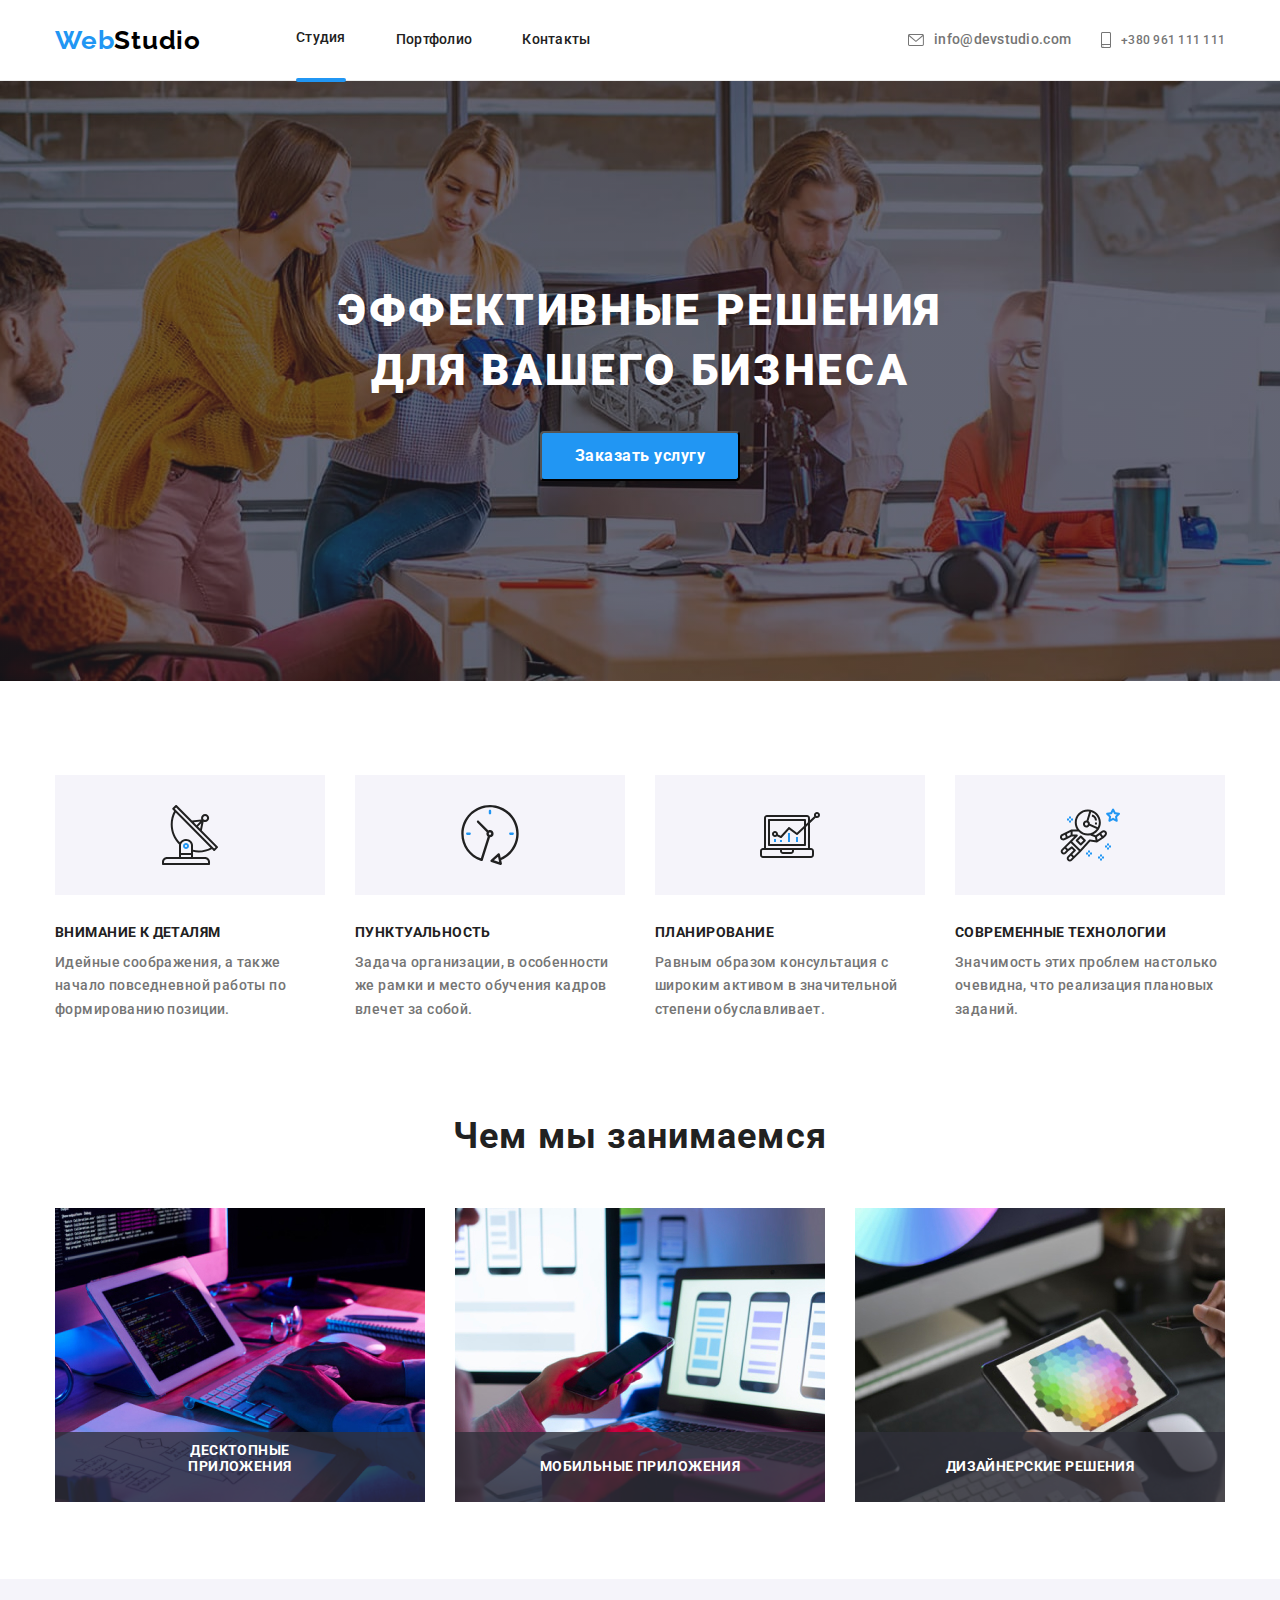
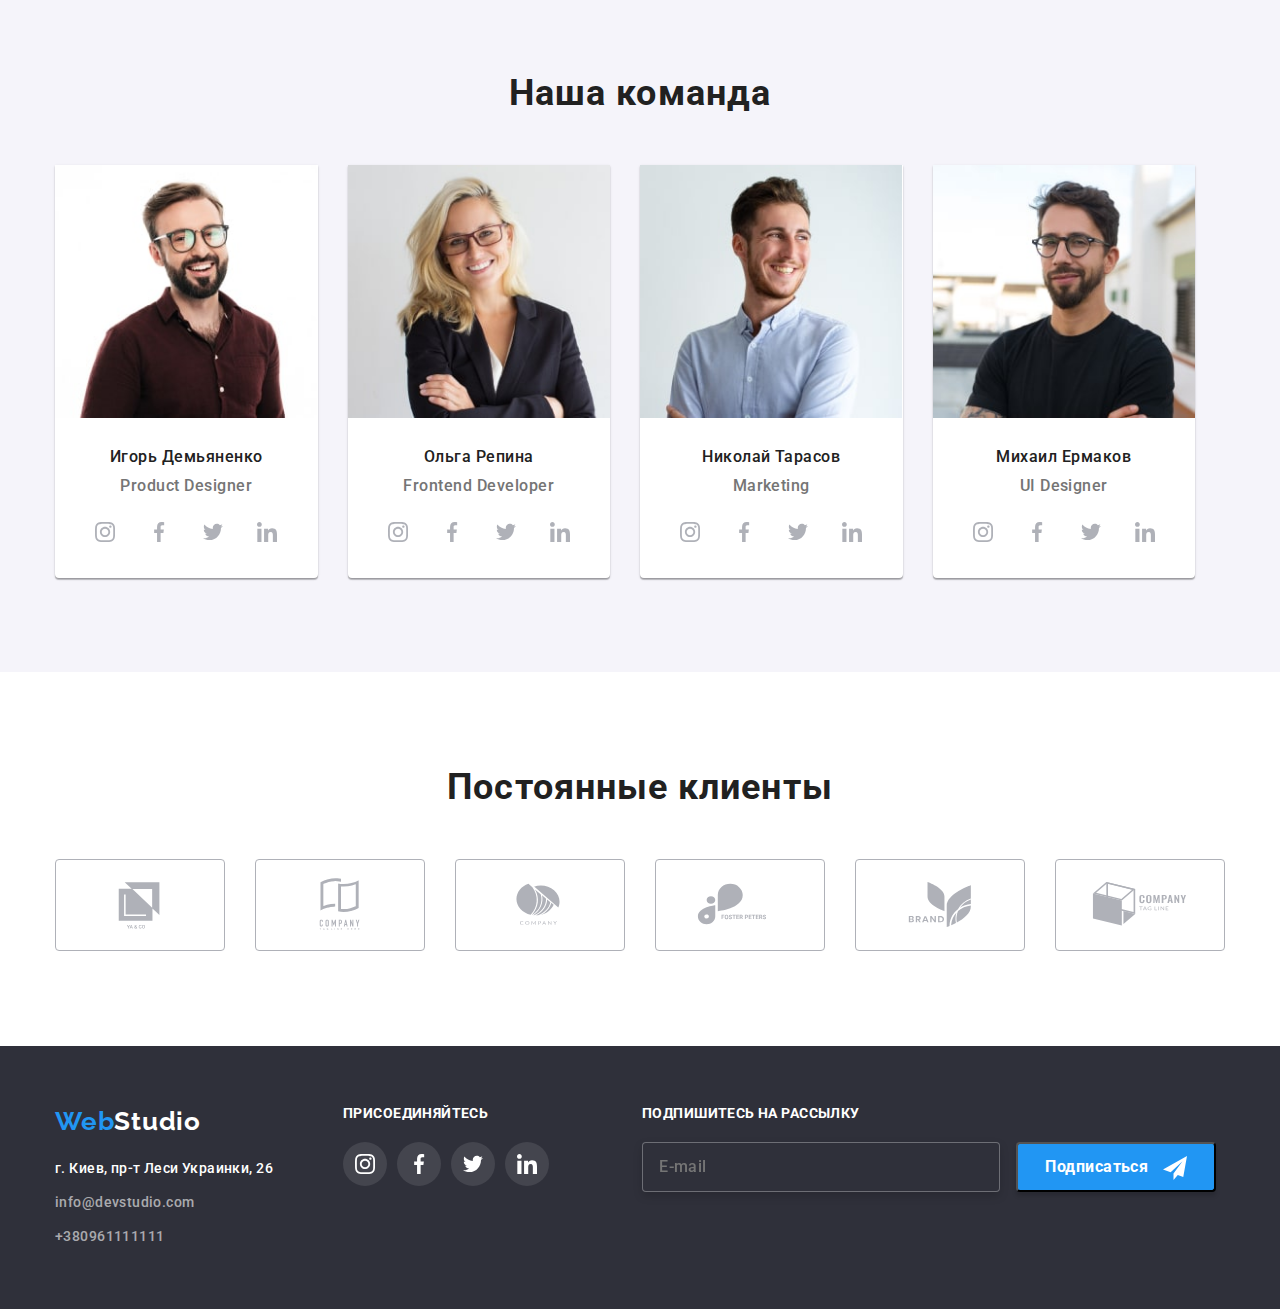
==== commit 8b8cd21f: "Update index.html" ====
--- a/index.html
+++ b/index.html
@@ -122,8 +122,8 @@
 <main>
     <!-- герой -->
 
-<section class="section-hero ">
-    <div class="hero overlay container">
+<section class="section-hero overlay">
+    <div class="hero container">
        
             <h1 class="hero__text hero-text link">Эффективные решения <br> для вашего бизнеса</h1>
             <button  class="hero__button" type="button" data-modal-open>Заказать услугу</button> 
@@ -131,6 +131,11 @@
     </div>
 </section> 
 
+
+
+
+
+</div>
    <!-- опис -->
     <section class="about">
         <div class="container">
--- a/css/main.css
+++ b/css/main.css
@@ -1555,6 +1555,7 @@
   background-color: rgba(0, 0, 0, 0.2);
   top: 0;
   transition: opacity 250ms, visibility 250ms;
+  overflow-y: scroll;
 }
 
 .modal-hero {
@@ -1574,13 +1575,14 @@
   .modal-hero {
     width: 450px;
     height: 609px;
-    padding: 40px;
+    padding: 39px;
   }
 }
 
 @media screen and (min-width: 1200px) {
   .modal-hero {
     height: 581px;
+    width: 528px;
   }
 }
 
